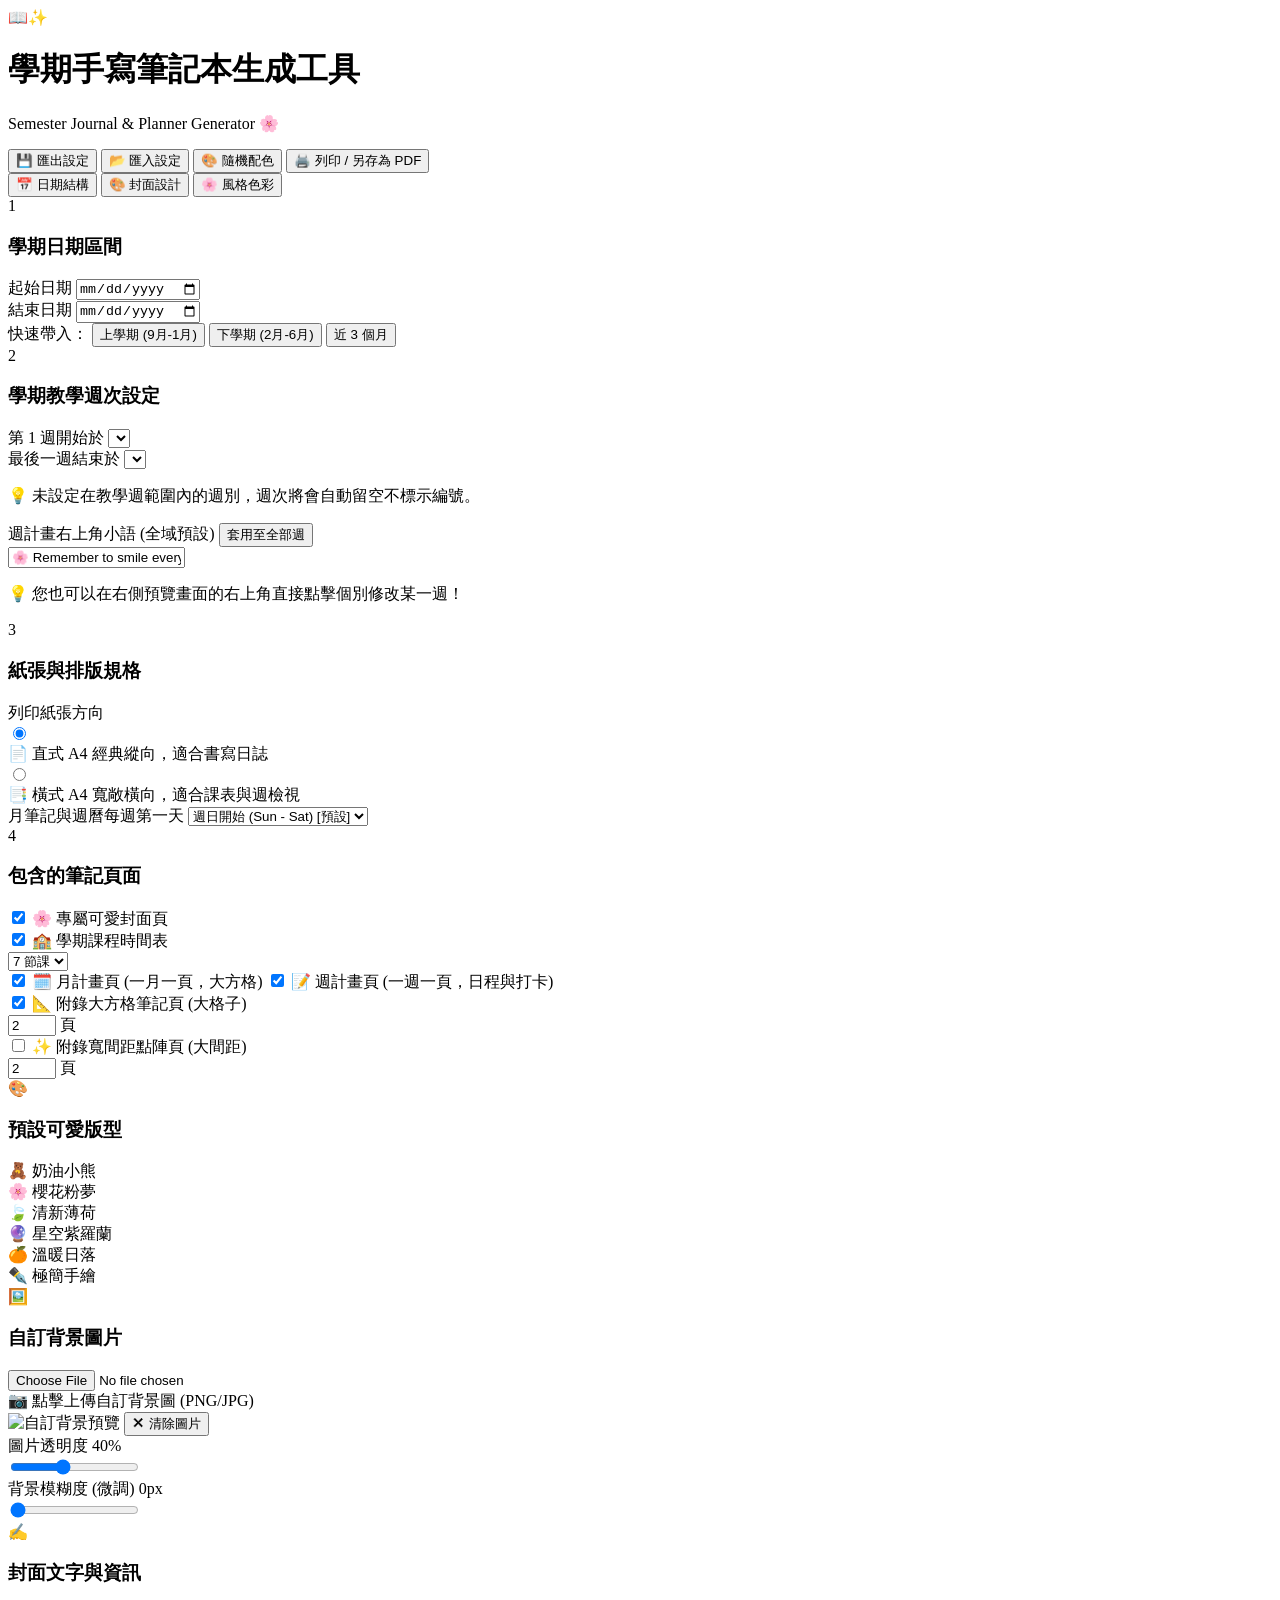
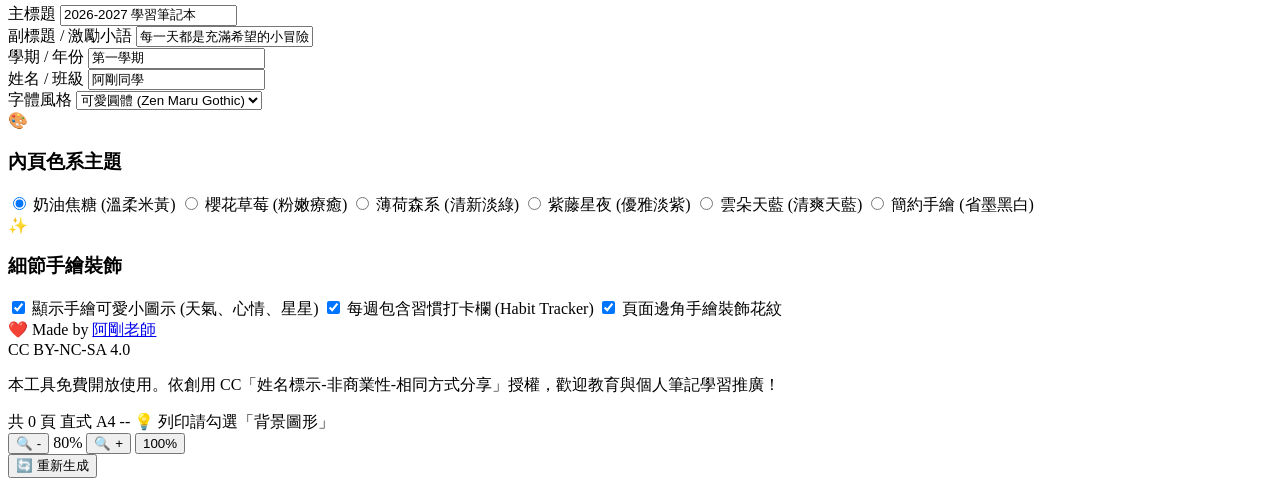
==== index.html @ 2ef86779 "Deployed by GitFolder Express" ====
<!DOCTYPE html>
<html lang="zh-TW">
<head>
  <meta charset="UTF-8">
  <meta name="viewport" content="width=device-width, initial-scale=1.0">
  <title>可愛學期手寫筆記本生成工具 🌸 | 輕鬆製作專屬手帳與列印</title>
  <meta name="description" content="可愛風學期手寫筆記本生成工具，支援自訂起訖日期、週計畫、月計畫、客製化封面與直橫式 A4 列印排版。">
  <!-- Google Fonts: 圓體與可愛手寫風字型 -->
  <link rel="preconnect" href="https://fonts.googleapis.com">
  <link rel="preconnect" href="https://fonts.gstatic.com" crossorigin>
  <link href="https://fonts.googleapis.com/css2?family=Gaegu:wght@400;700&family=Kiwi+Maru:wght@400;500&family=Noto+Sans+TC:wght@400;500;700;900&family=Zen+Maru+Gothic:wght@400;500;700;900&display=swap" rel="stylesheet">
  <link rel="stylesheet" href="style.css">
</head>
<body>
  <!-- 頂部導航列 -->
  <header class="app-header no-print">
    <div class="header-content">
      <div class="logo-area">
        <span class="logo-icon">📖✨</span>
        <div class="logo-text">
          <h1>學期手寫筆記本生成工具</h1>
          <p class="subtitle">Semester Journal & Planner Generator 🌸</p>
        </div>
      </div>
      
      <div class="header-actions">
        <button id="btn-export-config" class="btn btn-secondary" title="匯出當前所有設定與自訂文字為 JSON 檔案">
          💾 匯出設定
        </button>
        <button id="btn-import-config" class="btn btn-secondary" title="匯入先前備份的 JSON 設定檔">
          📂 匯入設定
        </button>
        <input type="file" id="input-import-file" accept=".json" style="display: none;">
        
        <button id="btn-quick-theme" class="btn btn-secondary" title="隨機切換可愛配色主題">
          🎨 隨機配色
        </button>
        <button id="btn-print" class="btn btn-primary btn-sparkle">
          🖨️ 列印 / 另存為 PDF
        </button>
      </div>
    </div>
  </header>

  <!-- 主內容雙欄工作區 -->
  <main class="app-container no-print">
    <!-- 左側：設定控制面板 -->
    <aside class="sidebar-panel">
      <!-- 標籤切換 -->
      <nav class="panel-tabs">
        <button class="tab-btn active" data-tab="tab-calendar">📅 日期結構</button>
        <button class="tab-btn" data-tab="tab-cover">🎨 封面設計</button>
        <button class="tab-btn" data-tab="tab-style">🌸 風格色彩</button>
      </nav>

      <div class="panel-body">
        <!-- 標籤頁 1: 日期與結構設定 -->
        <section id="tab-calendar" class="tab-content active">
          <div class="section-title">
            <span class="section-badge">1</span>
            <h3>學期日期區間</h3>
          </div>
          
          <div class="form-group-row">
            <div class="form-group">
              <label for="input-start-date">起始日期</label>
              <input type="date" id="input-start-date" class="form-control">
            </div>
            <div class="form-group">
              <label for="input-end-date">結束日期</label>
              <input type="date" id="input-end-date" class="form-control">
            </div>
          </div>

          <div class="quick-semester-btns">
            <span class="quick-label">快速帶入：</span>
            <button type="button" class="btn-chip" id="btn-fall-sem">上學期 (9月-1月)</button>
            <button type="button" class="btn-chip" id="btn-spring-sem">下學期 (2月-6月)</button>
            <button type="button" class="btn-chip" id="btn-current-month">近 3 個月</button>
          </div>

          <div class="section-title mt-4">
            <span class="section-badge">2</span>
            <h3>學期教學週次設定</h3>
          </div>

          <div class="form-group-row">
            <div class="form-group">
              <label for="select-start-week-idx">第 1 週開始於</label>
              <select id="select-start-week-idx" class="form-control">
                <!-- 動態生成或選項 -->
              </select>
            </div>
            <div class="form-group">
              <label for="select-end-week-idx">最後一週結束於</label>
              <select id="select-end-week-idx" class="form-control">
                <!-- 動態生成或選項 -->
              </select>
            </div>
          </div>
          <p class="form-help-text">
            💡 未設定在教學週範圍內的週別，週次將會自動留空不標示編號。
          </p>

          <div class="form-group">
            <div class="range-header">
              <label for="input-weekly-global-quote">週計畫右上角小語 (全域預設)</label>
              <button type="button" class="btn-chip" id="btn-apply-quote-all" title="將此文字強制套用至所有週頁面">套用至全部週</button>
            </div>
            <input type="text" id="input-weekly-global-quote" class="form-control" value="🌸 Remember to smile every day!" placeholder="例如：🌸 Remember to smile every day!">
            <p class="form-help-text mt-1">
              💡 您也可以在右側預覽畫面的右上角直接點擊個別修改某一週！
            </p>
          </div>

          <div class="section-title mt-4">
            <span class="section-badge">3</span>
            <h3>紙張與排版規格</h3>
          </div>

          <div class="form-group">
            <label>列印紙張方向</label>
            <div class="radio-card-group">
              <label class="radio-card">
                <input type="radio" name="page-orientation" value="portrait" checked>
                <div class="radio-card-content">
                  <span class="icon">📄</span>
                  <span class="title">直式 A4</span>
                  <span class="desc">經典縱向，適合書寫日誌</span>
                </div>
              </label>
              <label class="radio-card">
                <input type="radio" name="page-orientation" value="landscape">
                <div class="radio-card-content">
                  <span class="icon">📑</span>
                  <span class="title">橫式 A4</span>
                  <span class="desc">寬敞橫向，適合課表與週檢視</span>
                </div>
              </label>
            </div>
          </div>

          <div class="form-group">
            <label for="select-week-start">月筆記與週曆每週第一天</label>
            <select id="select-week-start" class="form-control">
              <option value="0" selected>週日開始 (Sun - Sat) [預設]</option>
              <option value="1">週一開始 (Mon - Sun)</option>
            </select>
          </div>

          <div class="section-title mt-4">
            <span class="section-badge">4</span>
            <h3>包含的筆記頁面</h3>
          </div>

          <div class="checkbox-group">
            <label class="custom-checkbox">
              <input type="checkbox" id="chk-include-cover" checked>
              <span class="checkmark"></span>
              <span class="label-text">🌸 專屬可愛封面頁</span>
            </label>
            <!-- 課表頁 (含節數自訂) -->
            <div class="appendix-item-row">
              <label class="custom-checkbox flex-1">
                <input type="checkbox" id="chk-include-timetable" checked>
                <span class="checkmark"></span>
                <span class="label-text">🏫 學期課程時間表</span>
              </label>
              <div class="page-count-input-wrap">
                <select id="select-timetable-periods" class="page-count-input-select" title="設定每日課堂節數">
                  <option value="7" selected>7 節課</option>
                  <option value="8">8 節課</option>
                  <option value="9">9 節課</option>
                </select>
              </div>
            </div>
            <label class="custom-checkbox">
              <input type="checkbox" id="chk-include-monthly" checked>
              <span class="checkmark"></span>
              <span class="label-text">🗓️ 月計畫頁 (一月一頁，大方格)</span>
            </label>
            <label class="custom-checkbox">
              <input type="checkbox" id="chk-include-weekly" checked>
              <span class="checkmark"></span>
              <span class="label-text">📝 週計畫頁 (一週一頁，日程與打卡)</span>
            </label>
            
            <!-- 附錄方格頁 (含自訂頁數) -->
            <div class="appendix-item-row">
              <label class="custom-checkbox flex-1">
                <input type="checkbox" id="chk-include-grid" checked>
                <span class="checkmark"></span>
                <span class="label-text">📐 附錄大方格筆記頁 (大格子)</span>
              </label>
              <div class="page-count-input-wrap">
                <input type="number" id="input-grid-pages" min="1" max="50" value="2" class="page-count-input" title="設定方格頁生成頁數">
                <span class="page-count-unit">頁</span>
              </div>
            </div>

            <!-- 附錄點陣頁 (含自訂頁數) -->
            <div class="appendix-item-row">
              <label class="custom-checkbox flex-1">
                <input type="checkbox" id="chk-include-dot">
                <span class="checkmark"></span>
                <span class="label-text">✨ 附錄寬間距點陣頁 (大間距)</span>
              </label>
              <div class="page-count-input-wrap">
                <input type="number" id="input-dot-pages" min="1" max="50" value="2" class="page-count-input" title="設定點陣頁生成頁數">
                <span class="page-count-unit">頁</span>
              </div>
            </div>
          </div>
        </section>

        <!-- 標籤頁 2: 封面自訂設計器 -->
        <section id="tab-cover" class="tab-content">
          <div class="section-title">
            <span class="section-badge">🎨</span>
            <h3>預設可愛版型</h3>
          </div>
          
          <div class="cover-template-grid" id="cover-template-picker">
            <div class="template-card active" data-template="cream">
              <div class="template-preview t-cream">
                <span class="t-emoji">🧸</span>
                <span class="t-name">奶油小熊</span>
              </div>
            </div>
            <div class="template-card" data-template="sakura">
              <div class="template-preview t-sakura">
                <span class="t-emoji">🌸</span>
                <span class="t-name">櫻花粉夢</span>
              </div>
            </div>
            <div class="template-card" data-template="mint">
              <div class="template-preview t-mint">
                <span class="t-emoji">🍃</span>
                <span class="t-name">清新薄荷</span>
              </div>
            </div>
            <div class="template-card" data-template="lavender">
              <div class="template-preview t-lavender">
                <span class="t-emoji">🔮</span>
                <span class="t-name">星空紫羅蘭</span>
              </div>
            </div>
            <div class="template-card" data-template="warm">
              <div class="template-preview t-warm">
                <span class="t-emoji">🍊</span>
                <span class="t-name">溫暖日落</span>
              </div>
            </div>
            <div class="template-card" data-template="minimal">
              <div class="template-preview t-minimal">
                <span class="t-emoji">✒️</span>
                <span class="t-name">極簡手繪</span>
              </div>
            </div>
          </div>

          <div class="section-title mt-4">
            <span class="section-badge">🖼️</span>
            <h3>自訂背景圖片</h3>
          </div>

          <div class="form-group">
            <div class="file-upload-box">
              <input type="file" id="cover-bg-file" accept="image/*">
              <div class="upload-placeholder" id="upload-placeholder">
                <span class="upload-icon">📷</span>
                <span>點擊上傳自訂背景圖 (PNG/JPG)</span>
              </div>
              <div class="upload-preview-wrap hidden" id="upload-preview-wrap">
                <img id="upload-img-preview" src="" alt="自訂背景預覽">
                <button type="button" id="btn-clear-bg" class="btn-clear-img">✕ 清除圖片</button>
              </div>
            </div>
          </div>

          <div class="form-group">
            <div class="range-header">
              <label for="cover-bg-opacity">圖片透明度</label>
              <span id="opacity-val-badge" class="badge">40%</span>
            </div>
            <input type="range" id="cover-bg-opacity" min="0" max="100" value="40" class="range-slider">
          </div>

          <div class="form-group">
            <div class="range-header">
              <label for="cover-bg-blur">背景模糊度 (微調)</label>
              <span id="blur-val-badge" class="badge">0px</span>
            </div>
            <input type="range" id="cover-bg-blur" min="0" max="10" value="0" class="range-slider">
          </div>

          <div class="section-title mt-4">
            <span class="section-badge">✍️</span>
            <h3>封面文字與資訊</h3>
          </div>

          <div class="form-group">
            <label for="cover-title">主標題</label>
            <input type="text" id="cover-title" class="form-control" value="2026-2027 學習筆記本" placeholder="例如：2026-2027 學習筆記本">
          </div>

          <div class="form-group">
            <label for="cover-subtitle">副標題 / 激勵小語</label>
            <input type="text" id="cover-subtitle" class="form-control" value="每一天都是充滿希望的小冒險 🌸" placeholder="例如：努力成為更好的自己 ✨">
          </div>

          <div class="form-group-row">
            <div class="form-group">
              <label for="cover-term">學期 / 年份</label>
              <input type="text" id="cover-term" class="form-control" value="第一學期" placeholder="例如：第一學期">
            </div>
            <div class="form-group">
              <label for="cover-name">姓名 / 班級</label>
              <input type="text" id="cover-name" class="form-control" value="阿剛同學" placeholder="例如：姓名 / 班級">
            </div>
          </div>

          <div class="form-group">
            <label for="cover-font-style">字體風格</label>
            <select id="cover-font-style" class="form-control">
              <option value="font-zen" selected>可愛圓體 (Zen Maru Gothic)</option>
              <option value="font-gaegu">手寫風童趣 (Gaegu)</option>
              <option value="font-kiwi">手帳日系 (Kiwi Maru)</option>
              <option value="font-noto">清晰黑體 (Noto Sans)</option>
            </select>
          </div>
        </section>

        <!-- 標籤頁 3: 風格色彩 -->
        <section id="tab-style" class="tab-content">
          <div class="section-title">
            <span class="section-badge">🎨</span>
            <h3>內頁色系主題</h3>
          </div>

          <div class="color-palette-list">
            <label class="palette-option">
              <input type="radio" name="color-theme" value="theme-cream" checked>
              <span class="palette-bar bar-cream"></span>
              <span class="palette-name">奶油焦糖 (溫柔米黃)</span>
            </label>
            <label class="palette-option">
              <input type="radio" name="color-theme" value="theme-sakura">
              <span class="palette-bar bar-sakura"></span>
              <span class="palette-name">櫻花草莓 (粉嫩療癒)</span>
            </label>
            <label class="palette-option">
              <input type="radio" name="color-theme" value="theme-mint">
              <span class="palette-bar bar-mint"></span>
              <span class="palette-name">薄荷森系 (清新淡綠)</span>
            </label>
            <label class="palette-option">
              <input type="radio" name="color-theme" value="theme-lavender">
              <span class="palette-bar bar-lavender"></span>
              <span class="palette-name">紫藤星夜 (優雅淡紫)</span>
            </label>
            <label class="palette-option">
              <input type="radio" name="color-theme" value="theme-ocean">
              <span class="palette-bar bar-ocean"></span>
              <span class="palette-name">雲朵天藍 (清爽天藍)</span>
            </label>
            <label class="palette-option">
              <input type="radio" name="color-theme" value="theme-bw">
              <span class="palette-bar bar-bw"></span>
              <span class="palette-name">簡約手繪 (省墨黑白)</span>
            </label>
          </div>

          <div class="section-title mt-4">
            <span class="section-badge">✨</span>
            <h3>細節手繪裝飾</h3>
          </div>

          <div class="checkbox-group">
            <label class="custom-checkbox">
              <input type="checkbox" id="chk-show-doodles" checked>
              <span class="checkmark"></span>
              <span class="label-text">顯示手繪可愛小圖示 (天氣、心情、星星)</span>
            </label>
            <label class="custom-checkbox">
              <input type="checkbox" id="chk-show-habits" checked>
              <span class="checkmark"></span>
              <span class="label-text">每週包含習慣打卡欄 (Habit Tracker)</span>
            </label>
            <label class="custom-checkbox">
              <input type="checkbox" id="chk-show-corner" checked>
              <span class="checkmark"></span>
              <span class="label-text">頁面邊角手繪裝飾花紋</span>
            </label>
          </div>
        </section>
      </div>

      <!-- 面板底部資訊 (Made by 阿剛老師 & CC 授權) -->
      <footer class="panel-footer">
        <div class="author-credits">
          <span class="heart-icon">❤️</span> Made by 
          <a href="https://kentxchang.blogspot.tw" target="_blank" rel="noopener noreferrer" class="author-link">
            阿剛老師
          </a>
        </div>
        <div class="license-info">
          <span class="cc-badge">CC BY-NC-SA 4.0</span>
          <p class="license-desc">
            本工具免費開放使用。依創用 CC「姓名標示-非商業性-相同方式分享」授權，歡迎教育與個人筆記學習推廣！
          </p>
        </div>
      </footer>
    </aside>

    <!-- 右側：即時預覽檢視區 -->
    <section class="preview-area">
      <!-- 頂部預覽工具列 -->
      <div class="preview-toolbar">
        <div class="preview-stats">
          <span class="badge badge-info" id="badge-page-count">共 0 頁</span>
          <span class="badge badge-subtle" id="badge-orientation">直式 A4</span>
          <span class="badge badge-subtle" id="badge-date-range">--</span>
          <span class="badge badge-print-tip" title="列印小秘訣">💡 列印請勾選「背景圖形」</span>
        </div>

        <div class="preview-controls">
          <div class="zoom-controls">
            <button id="btn-zoom-out" class="btn-icon" title="縮小">🔍 -</button>
            <span id="zoom-level">80%</span>
            <button id="btn-zoom-in" class="btn-icon" title="放大">🔍 +</button>
            <button id="btn-zoom-reset" class="btn-icon" title="重設縮放">100%</button>
          </div>
          <button id="btn-refresh" class="btn btn-outline" title="重新計算生成">
            🔄 重新生成
          </button>
        </div>
      </div>

      <!-- 頁面跳轉導航列 -->
      <div class="page-quick-nav" id="page-quick-nav">
        <!-- JS 動態生成頁面按鈕 -->
      </div>

      <!-- 筆記本頁面渲染容器 -->
      <div class="pages-viewport" id="pages-viewport">
        <div class="pages-canvas theme-cream orientation-portrait" id="pages-canvas">
          <!-- 頁面透過 app.js 動態渲染 -->
        </div>
      </div>
    </section>
  </main>

  <!-- 列印專用隱藏/渲染容器 (列印時由 CSS 展現) -->
  <div id="print-container" class="print-only">
    <!-- 列印內容會動態複製或由 pages-canvas 輸出 -->
  </div>

  <script src="app.js"></script>
</body>
</html>
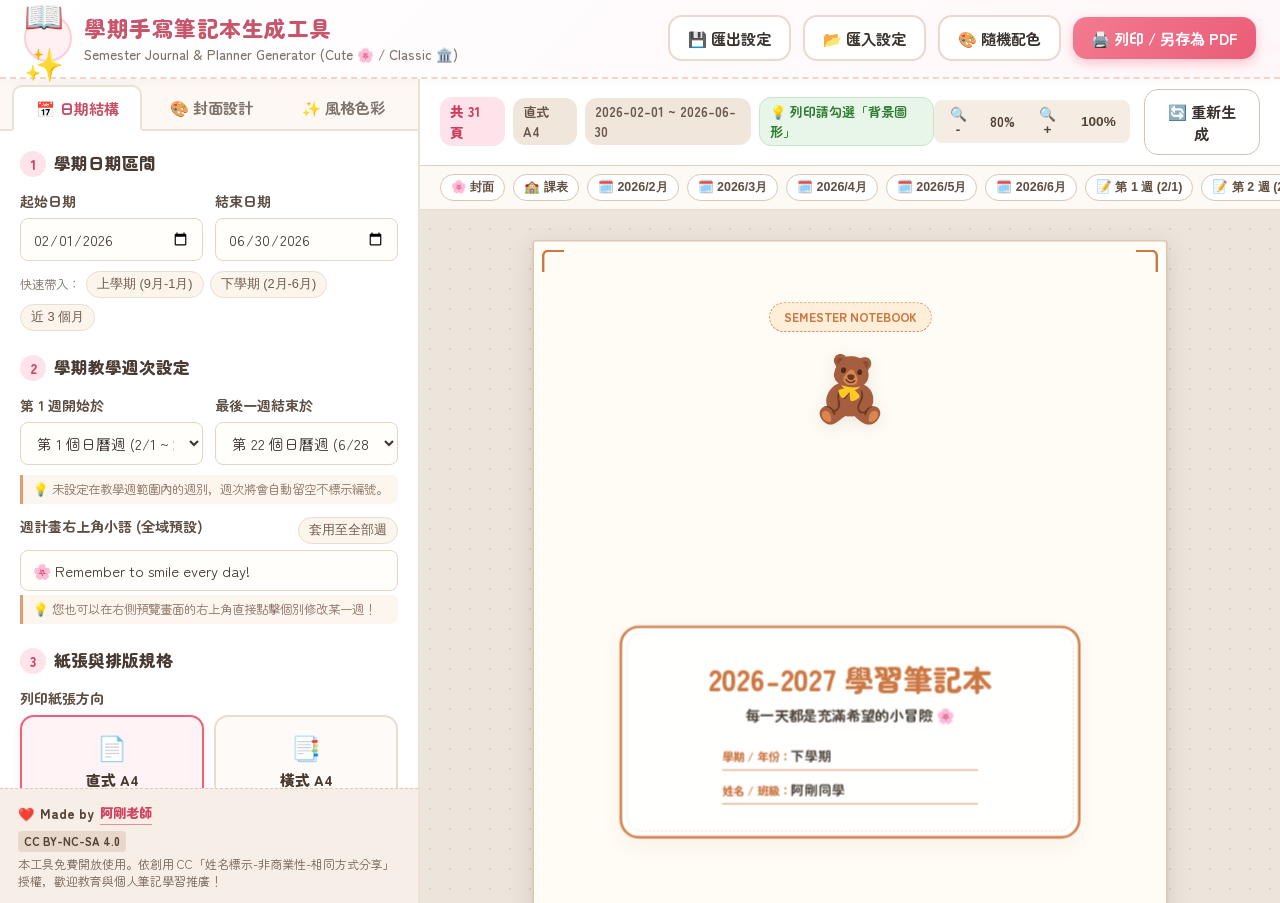
==== commit fd7dbccc: "Add files via upload" ====
--- a/index.html
+++ b/index.html
@@ -3,12 +3,12 @@
 <head>
   <meta charset="UTF-8">
   <meta name="viewport" content="width=device-width, initial-scale=1.0">
-  <title>可愛學期手寫筆記本生成工具 🌸 | 輕鬆製作專屬手帳與列印</title>
-  <meta name="description" content="可愛風學期手寫筆記本生成工具，支援自訂起訖日期、週計畫、月計畫、客製化封面與直橫式 A4 列印排版。">
-  <!-- Google Fonts: 圓體與可愛手寫風字型 -->
+  <title>學期手寫筆記本生成工具 📖✨ | 溫馨可愛 🌸 ＆ 正式經典 🏛️ 專屬手帳列印</title>
+  <meta name="description" content="學期手寫筆記本生成工具，支援溫馨可愛與正式經典兩種風格、多種質感配色、自訂起訖日期、週計畫、月計畫、客製化封面與直橫式 A4 列印排版。">
+  <!-- Google Fonts: 圓體、手寫風與典雅宋體/黑體字型 -->
   <link rel="preconnect" href="https://fonts.googleapis.com">
   <link rel="preconnect" href="https://fonts.gstatic.com" crossorigin>
-  <link href="https://fonts.googleapis.com/css2?family=Gaegu:wght@400;700&family=Kiwi+Maru:wght@400;500&family=Noto+Sans+TC:wght@400;500;700;900&family=Zen+Maru+Gothic:wght@400;500;700;900&display=swap" rel="stylesheet">
+  <link href="https://fonts.googleapis.com/css2?family=Gaegu:wght@400;700&family=Kiwi+Maru:wght@400;500&family=Noto+Sans+TC:wght@400;500;700;900&family=Noto+Serif+TC:wght@400;600;700;900&family=Zen+Maru+Gothic:wght@400;500;700;900&display=swap" rel="stylesheet">
   <link rel="stylesheet" href="style.css">
 </head>
 <body>
@@ -19,7 +19,7 @@
         <span class="logo-icon">📖✨</span>
         <div class="logo-text">
           <h1>學期手寫筆記本生成工具</h1>
-          <p class="subtitle">Semester Journal & Planner Generator 🌸</p>
+          <p class="subtitle">Semester Journal & Planner Generator (Cute 🌸 / Classic 🏛️)</p>
         </div>
       </div>
       
@@ -32,7 +32,7 @@
         </button>
         <input type="file" id="input-import-file" accept=".json" style="display: none;">
         
-        <button id="btn-quick-theme" class="btn btn-secondary" title="隨機切換可愛配色主題">
+        <button id="btn-quick-theme" class="btn btn-secondary" title="隨機切換配色主題">
           🎨 隨機配色
         </button>
         <button id="btn-print" class="btn btn-primary btn-sparkle">
@@ -50,7 +50,7 @@
       <nav class="panel-tabs">
         <button class="tab-btn active" data-tab="tab-calendar">📅 日期結構</button>
         <button class="tab-btn" data-tab="tab-cover">🎨 封面設計</button>
-        <button class="tab-btn" data-tab="tab-style">🌸 風格色彩</button>
+        <button class="tab-btn" data-tab="tab-style">✨ 風格色彩</button>
       </nav>
 
       <div class="panel-body">
@@ -217,44 +217,83 @@
         <section id="tab-cover" class="tab-content">
           <div class="section-title">
             <span class="section-badge">🎨</span>
-            <h3>預設可愛版型</h3>
+            <h3 id="cover-template-title">預設封面版型</h3>
           </div>
           
           <div class="cover-template-grid" id="cover-template-picker">
-            <div class="template-card active" data-template="cream">
+            <!-- 可愛風版型 -->
+            <div class="template-card cute-tpl active" data-template="cream">
               <div class="template-preview t-cream">
                 <span class="t-emoji">🧸</span>
                 <span class="t-name">奶油小熊</span>
               </div>
             </div>
-            <div class="template-card" data-template="sakura">
+            <div class="template-card cute-tpl" data-template="sakura">
               <div class="template-preview t-sakura">
                 <span class="t-emoji">🌸</span>
                 <span class="t-name">櫻花粉夢</span>
               </div>
             </div>
-            <div class="template-card" data-template="mint">
+            <div class="template-card cute-tpl" data-template="mint">
               <div class="template-preview t-mint">
                 <span class="t-emoji">🍃</span>
                 <span class="t-name">清新薄荷</span>
               </div>
             </div>
-            <div class="template-card" data-template="lavender">
+            <div class="template-card cute-tpl" data-template="lavender">
               <div class="template-preview t-lavender">
                 <span class="t-emoji">🔮</span>
                 <span class="t-name">星空紫羅蘭</span>
               </div>
             </div>
-            <div class="template-card" data-template="warm">
+            <div class="template-card cute-tpl" data-template="warm">
               <div class="template-preview t-warm">
                 <span class="t-emoji">🍊</span>
                 <span class="t-name">溫暖日落</span>
               </div>
             </div>
-            <div class="template-card" data-template="minimal">
+            <div class="template-card cute-tpl" data-template="minimal">
               <div class="template-preview t-minimal">
                 <span class="t-emoji">✒️</span>
                 <span class="t-name">極簡手繪</span>
+              </div>
+            </div>
+
+            <!-- 正式經典風版型 (切換風格時動態展示/切換) -->
+            <div class="template-card classic-tpl hidden" data-template="academic">
+              <div class="template-preview t-academic">
+                <span class="t-emoji">🏛️</span>
+                <span class="t-name">經典學院</span>
+              </div>
+            </div>
+            <div class="template-card classic-tpl hidden" data-template="executive">
+              <div class="template-preview t-executive">
+                <span class="t-emoji">📑</span>
+                <span class="t-name">商務極簡</span>
+              </div>
+            </div>
+            <div class="template-card classic-tpl hidden" data-template="vintage">
+              <div class="template-preview t-vintage">
+                <span class="t-emoji">📜</span>
+                <span class="t-name">古典典雅</span>
+              </div>
+            </div>
+            <div class="template-card classic-tpl hidden" data-template="navy">
+              <div class="template-preview t-navy">
+                <span class="t-emoji">⚓</span>
+                <span class="t-name">藏青權威</span>
+              </div>
+            </div>
+            <div class="template-card classic-tpl hidden" data-template="burgundy">
+              <div class="template-preview t-burgundy">
+                <span class="t-emoji">🍷</span>
+                <span class="t-name">勃艮第紅</span>
+              </div>
+            </div>
+            <div class="template-card classic-tpl hidden" data-template="monochrome">
+              <div class="template-preview t-monochrome">
+                <span class="t-emoji">📐</span>
+                <span class="t-name">幾何經典</span>
               </div>
             </div>
           </div>
@@ -324,16 +363,46 @@
             <label for="cover-font-style">字體風格</label>
             <select id="cover-font-style" class="form-control">
               <option value="font-zen" selected>可愛圓體 (Zen Maru Gothic)</option>
+              <option value="font-serif">典雅宋體 (Noto Serif TC - 經典推薦)</option>
+              <option value="font-noto">清晰黑體 (Noto Sans TC - 現代正式)</option>
+              <option value="font-kiwi">手帳日系 (Kiwi Maru)</option>
               <option value="font-gaegu">手寫風童趣 (Gaegu)</option>
-              <option value="font-kiwi">手帳日系 (Kiwi Maru)</option>
-              <option value="font-noto">清晰黑體 (Noto Sans)</option>
             </select>
           </div>
         </section>
 
         <!-- 標籤頁 3: 風格色彩 -->
         <section id="tab-style" class="tab-content">
+          <!-- 新增：筆記本整體風格切換 -->
           <div class="section-title">
+            <span class="section-badge">✨</span>
+            <h3>筆記本整體風格</h3>
+          </div>
+
+          <div class="style-mode-card-group">
+            <label class="style-mode-card">
+              <input type="radio" name="style-mode" value="cute" checked>
+              <div class="style-card-inner">
+                <div class="style-card-icon">🌸</div>
+                <div class="style-card-info">
+                  <span class="style-title">溫馨可愛風格</span>
+                  <span class="style-desc">圓角手繪、童趣小圖示、粉彩柔和排版</span>
+                </div>
+              </div>
+            </label>
+            <label class="style-mode-card">
+              <input type="radio" name="style-mode" value="classic">
+              <div class="style-card-inner">
+                <div class="style-card-icon">🏛️</div>
+                <div class="style-card-info">
+                  <span class="style-title">正式經典風格</span>
+                  <span class="style-desc">俐落直角、典雅雙線、洗練專業、學術商務</span>
+                </div>
+              </div>
+            </label>
+          </div>
+
+          <div class="section-title mt-4">
             <span class="section-badge">🎨</span>
             <h3>內頁色系主題</h3>
           </div>
@@ -342,45 +411,45 @@
             <label class="palette-option">
               <input type="radio" name="color-theme" value="theme-cream" checked>
               <span class="palette-bar bar-cream"></span>
-              <span class="palette-name">奶油焦糖 (溫柔米黃)</span>
+              <span class="palette-name">奶油焦糖 / 古典暖棕 (溫潤雅緻)</span>
             </label>
             <label class="palette-option">
               <input type="radio" name="color-theme" value="theme-sakura">
               <span class="palette-bar bar-sakura"></span>
-              <span class="palette-name">櫻花草莓 (粉嫩療癒)</span>
+              <span class="palette-name">櫻花草莓 / 勃艮第紅 (雅紅質感)</span>
             </label>
             <label class="palette-option">
               <input type="radio" name="color-theme" value="theme-mint">
               <span class="palette-bar bar-mint"></span>
-              <span class="palette-name">薄荷森系 (清新淡綠)</span>
+              <span class="palette-name">薄荷森系 / 典雅墨綠 (自然沉穩)</span>
             </label>
             <label class="palette-option">
               <input type="radio" name="color-theme" value="theme-lavender">
               <span class="palette-bar bar-lavender"></span>
-              <span class="palette-name">紫藤星夜 (優雅淡紫)</span>
+              <span class="palette-name">紫藤星夜 / 皇家紫羅蘭 (高雅深邃)</span>
             </label>
             <label class="palette-option">
               <input type="radio" name="color-theme" value="theme-ocean">
               <span class="palette-bar bar-ocean"></span>
-              <span class="palette-name">雲朵天藍 (清爽天藍)</span>
+              <span class="palette-name">雲朵天藍 / 經典藏青 (專業俐落)</span>
             </label>
             <label class="palette-option">
               <input type="radio" name="color-theme" value="theme-bw">
               <span class="palette-bar bar-bw"></span>
-              <span class="palette-name">簡約手繪 (省墨黑白)</span>
-            </label>
-          </div>
-
-          <div class="section-title mt-4">
-            <span class="section-badge">✨</span>
-            <h3>細節手繪裝飾</h3>
+              <span class="palette-name">簡約手繪 / 石墨黑白 (省墨極簡)</span>
+            </label>
+          </div>
+
+          <div class="section-title mt-4">
+            <span class="section-badge">⚙️</span>
+            <h3>細節裝飾與模組設定</h3>
           </div>
 
           <div class="checkbox-group">
             <label class="custom-checkbox">
               <input type="checkbox" id="chk-show-doodles" checked>
               <span class="checkmark"></span>
-              <span class="label-text">顯示手繪可愛小圖示 (天氣、心情、星星)</span>
+              <span class="label-text">顯示頁面小圖示與天氣心情欄</span>
             </label>
             <label class="custom-checkbox">
               <input type="checkbox" id="chk-show-habits" checked>
@@ -390,7 +459,7 @@
             <label class="custom-checkbox">
               <input type="checkbox" id="chk-show-corner" checked>
               <span class="checkmark"></span>
-              <span class="label-text">頁面邊角手繪裝飾花紋</span>
+              <span class="label-text">頁面邊角裝飾外框 (可愛圓角 / 經典雙線)</span>
             </label>
           </div>
         </section>
--- a/style.css
+++ b/style.css
@@ -0,0 +1,2380 @@
+/* ========================================================
+   可愛風學期手寫筆記本生成工具 - 樣式表 (style.css)
+   ======================================================== */
+
+:root {
+  /* 介面 UI 主題色 (溫馨奶油粉彩) */
+  --ui-bg: #f8f6f0;
+  --ui-panel-bg: #ffffff;
+  --ui-primary: #f08a9d;
+  --ui-primary-hover: #e57287;
+  --ui-primary-light: #fff0f3;
+  --ui-accent: #78a6c8;
+  --ui-text-dark: #3a322d;
+  --ui-text-muted: #7e736b;
+  --ui-border: #ebdcd0;
+  --ui-radius-sm: 8px;
+  --ui-radius-md: 14px;
+  --ui-radius-lg: 20px;
+  --ui-shadow: 0 4px 16px rgba(110, 80, 60, 0.08);
+
+  /* 預設筆記本紙張色彩主題 (可在 .theme-* 中動態覆蓋) */
+  --page-bg: #fffcf7;
+  --page-accent: #ffeedd;
+  --page-primary: #d47e52;
+  --page-primary-soft: #fcf1e8;
+  --page-line: #e8d7c8;
+  --page-subline: #f4ede6;
+  --page-text: #4a3e36;
+  --page-text-light: #94857b;
+  --page-border: #dfc8b7;
+
+  /* 字體族群 */
+  --font-base: 'Zen Maru Gothic', 'Noto Sans TC', sans-serif;
+  --font-gaegu: 'Gaegu', cursive, 'Zen Maru Gothic', sans-serif;
+  --font-kiwi: 'Kiwi Maru', 'Zen Maru Gothic', serif;
+  --font-serif: 'Noto Serif TC', 'Kiwi Maru', serif;
+  --font-noto: 'Noto Sans TC', sans-serif;
+}
+
+/* ================== 主題變數庫 (可愛風格) ================== */
+.theme-cream {
+  --page-bg: #fffcf5;
+  --page-accent: #ffeed8;
+  --page-primary: #cb7742;
+  --page-primary-soft: #fdf2e6;
+  --page-line: #edd9c7;
+  --page-subline: #f7eee5;
+  --page-text: #483d35;
+  --page-text-light: #96867a;
+  --page-border: #dfc7b2;
+}
+
+.theme-sakura {
+  --page-bg: #fffbfd;
+  --page-accent: #ffebf1;
+  --page-primary: #e06080;
+  --page-primary-soft: #fdeef3;
+  --page-line: #f1d4df;
+  --page-subline: #faebf1;
+  --page-text: #4d383e;
+  --page-text-light: #9c8089;
+  --page-border: #e8c4d2;
+}
+
+.theme-mint {
+  --page-bg: #f9fdfa;
+  --page-accent: #e5f6ec;
+  --page-primary: #3f9269;
+  --page-primary-soft: #eaf7f0;
+  --page-line: #cae6d5;
+  --page-subline: #e4f3eb;
+  --page-text: #32443a;
+  --page-text-light: #778f82;
+  --page-border: #b8dec7;
+}
+
+.theme-lavender {
+  --page-bg: #fbfaff;
+  --page-accent: #f0ecfc;
+  --page-primary: #7b58ad;
+  --page-primary-soft: #f2ecfb;
+  --page-line: #dccef3;
+  --page-subline: #eee6fa;
+  --page-text: #3d344d;
+  --page-text-light: #897c9c;
+  --page-border: #cfbee7;
+}
+
+.theme-ocean {
+  --page-bg: #f8fbff;
+  --page-accent: #e4f1fc;
+  --page-primary: #3e81b3;
+  --page-primary-soft: #e8f3fc;
+  --page-line: #c5def2;
+  --page-subline: #e2eef8;
+  --page-text: #313e4a;
+  --page-text-light: #738797;
+  --page-border: #b2d2eb;
+}
+
+.theme-bw {
+  --page-bg: #ffffff;
+  --page-accent: #f2f2f2;
+  --page-primary: #333333;
+  --page-primary-soft: #f5f5f5;
+  --page-line: #cccccc;
+  --page-subline: #e8e8e8;
+  --page-text: #222222;
+  --page-text-light: #777777;
+  --page-border: #bbbbbb;
+}
+
+/* ================== 主題變數庫 (正式經典風格專屬調色) ================== */
+.style-classic.theme-cream {
+  --page-bg: #fdfbf7;
+  --page-accent: #f5ede1;
+  --page-primary: #945d36;
+  --page-primary-soft: #fbf6ef;
+  --page-line: #dfcdbc;
+  --page-subline: #ede2d5;
+  --page-text: #2d2621;
+  --page-text-light: #75675e;
+  --page-border: #bca490;
+}
+
+.style-classic.theme-sakura {
+  --page-bg: #fdfafb;
+  --page-accent: #f8e9ed;
+  --page-primary: #8a2a40;
+  --page-primary-soft: #faedf0;
+  --page-line: #e3c4cb;
+  --page-subline: #f1dde2;
+  --page-text: #2b1d20;
+  --page-text-light: #735a60;
+  --page-border: #c49ea7;
+}
+
+.style-classic.theme-mint {
+  --page-bg: #f9fbf9;
+  --page-accent: #e8f2ea;
+  --page-primary: #1f6140;
+  --page-primary-soft: #ecf6ee;
+  --page-line: #bed5c5;
+  --page-subline: #dbeae0;
+  --page-text: #1d2b22;
+  --page-text-light: #597363;
+  --page-border: #9abfa5;
+}
+
+.style-classic.theme-lavender {
+  --page-bg: #faf9fd;
+  --page-accent: #ece7f7;
+  --page-primary: #523b7e;
+  --page-primary-soft: #f1edfa;
+  --page-line: #cbbede;
+  --page-subline: #e1d8ee;
+  --page-text: #272033;
+  --page-text-light: #675c7a;
+  --page-border: #a895c2;
+}
+
+.style-classic.theme-ocean {
+  --page-bg: #f8fafc;
+  --page-accent: #e3edf5;
+  --page-primary: #1d4d75;
+  --page-primary-soft: #eaf2f8;
+  --page-line: #bad0e3;
+  --page-subline: #dae7f3;
+  --page-text: #192734;
+  --page-text-light: #54687a;
+  --page-border: #91b3ce;
+}
+
+.style-classic.theme-bw {
+  --page-bg: #ffffff;
+  --page-accent: #eeeeee;
+  --page-primary: #1a1a1a;
+  --page-primary-soft: #f4f4f4;
+  --page-line: #bfbfbf;
+  --page-subline: #dedede;
+  --page-text: #111111;
+  --page-text-light: #555555;
+  --page-border: #888888;
+}
+
+/* ================== 全域重設與基礎樣式 ================== */
+* {
+  box-sizing: border-box;
+  margin: 0;
+  padding: 0;
+}
+
+body {
+  font-family: var(--font-base);
+  background-color: var(--ui-bg);
+  color: var(--ui-text-dark);
+  line-height: 1.5;
+  overflow-x: hidden;
+}
+
+/* 頂部導航列 */
+.app-header {
+  background: linear-gradient(135deg, #ffffff 0%, #fff7f9 100%);
+  border-bottom: 2px dashed #f0d5c8;
+  padding: 12px 24px;
+  position: sticky;
+  top: 0;
+  z-index: 100;
+  box-shadow: 0 2px 10px rgba(0, 0, 0, 0.03);
+}
+
+.header-content {
+  max-width: 1800px;
+  margin: 0 auto;
+  display: flex;
+  justify-content: space-between;
+  align-items: center;
+}
+
+.logo-area {
+  display: flex;
+  align-items: center;
+  gap: 12px;
+}
+
+.logo-icon {
+  font-size: 2rem;
+  background: var(--ui-primary-light);
+  border-radius: 50%;
+  width: 48px;
+  height: 48px;
+  display: flex;
+  align-items: center;
+  justify-content: center;
+  box-shadow: inset 0 0 0 2px #ffcdd8;
+}
+
+.logo-text h1 {
+  font-size: 1.35rem;
+  font-weight: 800;
+  color: #c7566d;
+  letter-spacing: 0.5px;
+}
+
+.logo-text .subtitle {
+  font-size: 0.85rem;
+  color: var(--ui-text-muted);
+  font-weight: 500;
+}
+
+.header-actions {
+  display: flex;
+  gap: 12px;
+  align-items: center;
+}
+
+/* 按鈕風格 */
+.btn {
+  display: inline-flex;
+  align-items: center;
+  gap: 8px;
+  padding: 10px 18px;
+  border-radius: var(--ui-radius-md);
+  font-size: 0.95rem;
+  font-weight: 700;
+  font-family: inherit;
+  cursor: pointer;
+  transition: all 0.2s cubic-bezier(0.25, 0.8, 0.25, 1);
+  border: none;
+  outline: none;
+}
+
+.btn-primary {
+  background: linear-gradient(135deg, #f37b90 0%, #ea5c76 100%);
+  color: white;
+  box-shadow: 0 4px 12px rgba(234, 92, 118, 0.35);
+}
+
+.btn-primary:hover {
+  background: linear-gradient(135deg, #ea647b 0%, #db4a65 100%);
+  transform: translateY(-2px);
+  box-shadow: 0 6px 16px rgba(234, 92, 118, 0.45);
+}
+
+.btn-secondary {
+  background: #ffffff;
+  color: var(--ui-text-dark);
+  border: 2px solid #ecd8cc;
+}
+
+.btn-secondary:hover {
+  background: #fff5ee;
+  border-color: #dcbfae;
+  transform: translateY(-1px);
+}
+
+.btn-outline {
+  background: transparent;
+  color: var(--ui-text-dark);
+  border: 1.5px solid #d5c3b6;
+}
+
+.btn-outline:hover {
+  background: #f7eee7;
+}
+
+.btn-chip {
+  background: #fbf5ee;
+  border: 1px solid #ebdcd0;
+  color: #725b4c;
+  padding: 4px 10px;
+  border-radius: 20px;
+  font-size: 0.8rem;
+  cursor: pointer;
+  transition: all 0.15s;
+}
+
+.btn-chip:hover {
+  background: #f0e1d1;
+  color: #4f3b2d;
+}
+
+/* 雙欄工作區 */
+.app-container {
+  display: flex;
+  max-width: 1920px;
+  height: calc(100vh - 76px);
+  margin: 0 auto;
+  overflow: hidden;
+}
+
+/* 左側邊欄 */
+.sidebar-panel {
+  width: 420px;
+  min-width: 380px;
+  background: var(--ui-panel-bg);
+  border-right: 2px solid #ede1d6;
+  display: flex;
+  flex-direction: column;
+  height: 100%;
+  box-shadow: 2px 0 10px rgba(0, 0, 0, 0.02);
+}
+
+/* 標籤導覽列 */
+.panel-tabs {
+  display: flex;
+  background: #fdf8f4;
+  border-bottom: 2px solid #ede1d6;
+  padding: 6px 12px 0;
+  gap: 6px;
+}
+
+.tab-btn {
+  flex: 1;
+  padding: 10px 4px;
+  border: none;
+  background: transparent;
+  font-size: 0.95rem;
+  font-weight: 700;
+  color: var(--ui-text-muted);
+  cursor: pointer;
+  border-radius: 10px 10px 0 0;
+  transition: all 0.2s;
+  font-family: inherit;
+}
+
+.tab-btn:hover {
+  color: var(--ui-text-dark);
+  background: rgba(255, 235, 240, 0.4);
+}
+
+.tab-btn.active {
+  color: #c74d64;
+  background: #ffffff;
+  border: 2px solid #ede1d6;
+  border-bottom: 2px solid #ffffff;
+  margin-bottom: -2px;
+  box-shadow: 0 -2px 6px rgba(0, 0, 0, 0.02);
+}
+
+/* 面板內容捲動區 */
+.panel-body {
+  flex: 1;
+  overflow-y: auto;
+  padding: 20px;
+}
+
+.tab-content {
+  display: none;
+}
+
+.tab-content.active {
+  display: block;
+}
+
+/* 區塊標題 */
+.section-title {
+  display: flex;
+  align-items: center;
+  gap: 8px;
+  margin-bottom: 14px;
+}
+
+.section-badge {
+  background: #ffe3ea;
+  color: #cf4360;
+  width: 26px;
+  height: 26px;
+  border-radius: 50%;
+  display: flex;
+  align-items: center;
+  justify-content: center;
+  font-size: 0.85rem;
+  font-weight: 800;
+}
+
+.section-title h3 {
+  font-size: 1.05rem;
+  font-weight: 800;
+  color: #493b33;
+}
+
+.mt-4 {
+  margin-top: 24px;
+}
+
+/* 表單控制元件 */
+.form-group {
+  margin-bottom: 16px;
+}
+
+.form-group label {
+  display: block;
+  font-size: 0.88rem;
+  font-weight: 700;
+  color: #5d4d42;
+  margin-bottom: 6px;
+}
+
+.form-group-row {
+  display: flex;
+  gap: 12px;
+}
+
+.form-group-row .form-group {
+  flex: 1;
+}
+
+.form-control {
+  width: 100%;
+  padding: 9px 12px;
+  border: 1.5px solid #e5d5c7;
+  border-radius: var(--ui-radius-sm);
+  background-color: #fffefb;
+  font-size: 0.92rem;
+  font-family: inherit;
+  color: var(--ui-text-dark);
+  transition: all 0.2s;
+}
+
+.form-control:focus {
+  outline: none;
+  border-color: #f08a9d;
+  box-shadow: 0 0 0 3px rgba(240, 138, 157, 0.2);
+  background-color: #ffffff;
+}
+
+.quick-semester-btns {
+  display: flex;
+  flex-wrap: wrap;
+  align-items: center;
+  gap: 6px;
+  margin-top: -6px;
+  margin-bottom: 16px;
+}
+
+.quick-label {
+  font-size: 0.78rem;
+  color: var(--ui-text-muted);
+}
+
+/* 單選卡片 (直式/橫式) */
+.radio-card-group {
+  display: grid;
+  grid-template-columns: 1fr 1fr;
+  gap: 10px;
+}
+
+.radio-card {
+  position: relative;
+  cursor: pointer;
+}
+
+.radio-card input {
+  position: absolute;
+  opacity: 0;
+}
+
+.radio-card-content {
+  border: 2px solid #ebdcd0;
+  border-radius: var(--ui-radius-md);
+  padding: 12px 10px;
+  text-align: center;
+  background: #fdfaf7;
+  transition: all 0.2s;
+  display: flex;
+  flex-direction: column;
+  align-items: center;
+}
+
+.radio-card input:checked + .radio-card-content {
+  border-color: #e8637c;
+  background: #fff3f5;
+  box-shadow: 0 2px 8px rgba(232, 99, 124, 0.2);
+}
+
+.radio-card-content .icon {
+  font-size: 1.5rem;
+  margin-bottom: 4px;
+}
+
+.radio-card-content .title {
+  font-weight: 800;
+  font-size: 0.92rem;
+  color: #49392e;
+}
+
+.radio-card-content .desc {
+  font-size: 0.72rem;
+  color: var(--ui-text-muted);
+  margin-top: 2px;
+}
+
+/* 自訂勾選框 */
+.checkbox-group {
+  display: flex;
+  flex-direction: column;
+  gap: 10px;
+}
+
+.custom-checkbox {
+  display: flex;
+  align-items: center;
+  position: relative;
+  cursor: pointer;
+  font-size: 0.9rem;
+  user-select: none;
+  padding: 8px 12px;
+  background: #faf6f1;
+  border-radius: var(--ui-radius-sm);
+  border: 1px solid #ebdcd0;
+  transition: all 0.15s;
+}
+
+.custom-checkbox:hover {
+  background: #f5ebe0;
+}
+
+.custom-checkbox input {
+  position: absolute;
+  opacity: 0;
+}
+
+.checkmark {
+  width: 18px;
+  height: 18px;
+  background-color: #ffffff;
+  border: 2px solid #cca993;
+  border-radius: 5px;
+  margin-right: 10px;
+  display: flex;
+  align-items: center;
+  justify-content: center;
+  transition: all 0.2s;
+}
+
+.custom-checkbox input:checked ~ .checkmark {
+  background-color: #e8637c;
+  border-color: #e8637c;
+}
+
+.custom-checkbox input:checked ~ .checkmark:after {
+  content: "✔";
+  font-size: 11px;
+  color: white;
+  font-weight: bold;
+}
+
+.label-text {
+  font-weight: 700;
+  color: #4b3d33;
+}
+
+/* 封面樣板網格 */
+.cover-template-grid {
+  display: grid;
+  grid-template-columns: repeat(3, 1fr);
+  gap: 8px;
+  margin-bottom: 16px;
+}
+
+.template-card {
+  cursor: pointer;
+  border: 2px solid #ebdcd0;
+  border-radius: var(--ui-radius-sm);
+  overflow: hidden;
+  transition: all 0.2s;
+}
+
+.template-card:hover {
+  transform: translateY(-2px);
+  border-color: #d6b29d;
+}
+
+.template-card.active {
+  border-color: #e8637c;
+  box-shadow: 0 0 0 2px #ffd3dc;
+}
+
+.template-preview {
+  padding: 14px 6px;
+  display: flex;
+  flex-direction: column;
+  align-items: center;
+  text-align: center;
+  gap: 4px;
+}
+
+.t-emoji {
+  font-size: 1.4rem;
+}
+
+.t-name {
+  font-size: 0.76rem;
+  font-weight: 700;
+}
+
+.t-cream { background: #fff6eb; color: #a25828; }
+.t-sakura { background: #ffeef3; color: #bf3f60; }
+.t-mint { background: #ebf7f0; color: #2e7a53; }
+.t-lavender { background: #f3edfc; color: #644199; }
+.t-warm { background: #fff0e3; color: #be5d12; }
+.t-minimal { background: #f4f4f4; color: #333333; }
+
+/* 正式經典風樣板色彩 */
+.t-academic { background: #f7f3ee; color: #704724; border-top: 3px solid #704724; }
+.t-executive { background: #f4f6f8; color: #1e3a5f; border-top: 3px solid #1e3a5f; }
+.t-vintage { background: #fcf6eb; color: #845a2b; border-top: 3px solid #845a2b; }
+.t-navy { background: #eef3f9; color: #11335b; border-top: 3px solid #11335b; }
+.t-burgundy { background: #fbf0f2; color: #691d2e; border-top: 3px solid #691d2e; }
+.t-monochrome { background: #f2f2f2; color: #1c1c1c; border-top: 3px solid #1c1c1c; }
+
+/* 整體風格切換卡片 (可愛 vs 經典) */
+.style-mode-card-group {
+  display: flex;
+  flex-direction: column;
+  gap: 10px;
+  margin-bottom: 20px;
+}
+
+.style-mode-card {
+  position: relative;
+  cursor: pointer;
+  display: block;
+}
+
+.style-mode-card input {
+  position: absolute;
+  opacity: 0;
+}
+
+.style-card-inner {
+  display: flex;
+  align-items: center;
+  gap: 12px;
+  padding: 12px 14px;
+  border-radius: var(--ui-radius-md);
+  border: 2px solid #ebdcd0;
+  background: #fdfaf7;
+  transition: all 0.2s cubic-bezier(0.25, 0.8, 0.25, 1);
+}
+
+.style-mode-card:hover .style-card-inner {
+  border-color: #d6b7a2;
+  background: #fff8f5;
+  transform: translateY(-1px);
+}
+
+.style-mode-card input:checked + .style-card-inner {
+  border-color: #e8637c;
+  background: #fff3f5;
+  box-shadow: 0 4px 14px rgba(232, 99, 124, 0.18);
+}
+
+.style-card-icon {
+  font-size: 1.8rem;
+  width: 44px;
+  height: 44px;
+  display: flex;
+  align-items: center;
+  justify-content: center;
+  background: #ffffff;
+  border-radius: 12px;
+  border: 1.5px solid #ebdcd0;
+  flex-shrink: 0;
+}
+
+.style-mode-card input:checked + .style-card-inner .style-card-icon {
+  border-color: #fca8ba;
+  background: #fff0f3;
+}
+
+.style-card-info {
+  display: flex;
+  flex-direction: column;
+  gap: 2px;
+}
+
+.style-title {
+  font-size: 0.95rem;
+  font-weight: 800;
+  color: #49392e;
+}
+
+.style-desc {
+  font-size: 0.74rem;
+  color: var(--ui-text-muted);
+  line-height: 1.35;
+}
+
+.hidden {
+  display: none !important;
+}
+
+/* 圖片上傳區 */
+.file-upload-box {
+  border: 2px dashed #dbbfad;
+  background: #fcf9f5;
+  border-radius: var(--ui-radius-md);
+  padding: 16px;
+  text-align: center;
+  cursor: pointer;
+  position: relative;
+  transition: all 0.2s;
+}
+
+.file-upload-box:hover {
+  background: #f7efe6;
+  border-color: #cb9e84;
+}
+
+.file-upload-box input[type="file"] {
+  position: absolute;
+  top: 0;
+  left: 0;
+  width: 100%;
+  height: 100%;
+  opacity: 0;
+  cursor: pointer;
+}
+
+.upload-placeholder {
+  display: flex;
+  flex-direction: column;
+  align-items: center;
+  gap: 6px;
+  color: var(--ui-text-muted);
+  font-size: 0.85rem;
+  font-weight: 700;
+}
+
+.upload-icon {
+  font-size: 1.8rem;
+}
+
+.upload-preview-wrap {
+  display: flex;
+  flex-direction: column;
+  align-items: center;
+  gap: 8px;
+}
+
+.upload-preview-wrap img {
+  max-height: 80px;
+  border-radius: 6px;
+  border: 1px solid #ddd;
+}
+
+.btn-clear-img {
+  background: #ffeded;
+  color: #d6334f;
+  border: 1px solid #f9b8c2;
+  padding: 3px 8px;
+  font-size: 0.75rem;
+  font-weight: bold;
+  border-radius: 4px;
+  cursor: pointer;
+  z-index: 10;
+}
+
+.hidden {
+  display: none !important;
+}
+
+/* 滑動條 */
+.range-header {
+  display: flex;
+  justify-content: space-between;
+  align-items: center;
+  margin-bottom: 6px;
+}
+
+.badge {
+  background: #f0e2d5;
+  color: #634b3d;
+  font-size: 0.78rem;
+  font-weight: bold;
+  padding: 2px 8px;
+  border-radius: 12px;
+}
+
+.range-slider {
+  width: 100%;
+  accent-color: #ea5c76;
+  cursor: pointer;
+}
+
+/* 調色盤選項 */
+.color-palette-list {
+  display: flex;
+  flex-direction: column;
+  gap: 8px;
+}
+
+.palette-option {
+  display: flex;
+  align-items: center;
+  gap: 12px;
+  padding: 8px 12px;
+  background: #faf6f2;
+  border: 1.5px solid #ebdcd0;
+  border-radius: var(--ui-radius-sm);
+  cursor: pointer;
+  transition: all 0.15s;
+}
+
+.palette-option:hover {
+  background: #f4eae0;
+}
+
+.palette-option input:checked + .palette-bar {
+  outline: 2px solid #e8637c;
+  outline-offset: 2px;
+}
+
+.palette-bar {
+  width: 50px;
+  height: 20px;
+  border-radius: 10px;
+  display: inline-block;
+}
+
+.palette-name {
+  font-size: 0.88rem;
+  font-weight: 700;
+  color: #4a3e35;
+}
+
+.bar-cream { background: linear-gradient(to right, #cb7742, #ffeed8, #fffcf5); border: 1px solid #d4a57f; }
+.bar-sakura { background: linear-gradient(to right, #e06080, #ffebf1, #fffbfd); border: 1px solid #e497ad; }
+.bar-mint { background: linear-gradient(to right, #3f9269, #e5f6ec, #f9fdfa); border: 1px solid #8ec5a9; }
+.bar-lavender { background: linear-gradient(to right, #7b58ad, #f0ecfc, #fbfaff); border: 1px solid #b7a0d8; }
+.bar-ocean { background: linear-gradient(to right, #3e81b3, #e4f1fc, #f8fbff); border: 1px solid #94bfe1; }
+.bar-bw { background: linear-gradient(to right, #333333, #cccccc, #ffffff); border: 1px solid #999999; }
+
+/* 面板頁尾 (阿剛老師 & CC 授權) */
+.panel-footer {
+  background: #f7eee7;
+  border-top: 1.5px dashed #decbbe;
+  padding: 14px 18px;
+  font-size: 0.82rem;
+}
+
+.author-credits {
+  font-weight: 800;
+  color: #554439;
+  display: flex;
+  align-items: center;
+  gap: 6px;
+  margin-bottom: 6px;
+}
+
+.heart-icon {
+  animation: pulse 1.5s infinite;
+}
+
+@keyframes pulse {
+  0%, 100% { transform: scale(1); }
+  50% { transform: scale(1.2); }
+}
+
+.author-link {
+  color: #cf4360;
+  text-decoration: none;
+  font-weight: 900;
+  border-bottom: 1.5px solid #f08a9d;
+  padding-bottom: 1px;
+  transition: all 0.2s;
+}
+
+.author-link:hover {
+  color: #a82741;
+  background-color: #ffe6ec;
+}
+
+.license-info {
+  margin-top: 6px;
+}
+
+.cc-badge {
+  display: inline-block;
+  background: #e7d8cb;
+  color: #584436;
+  font-size: 0.72rem;
+  font-weight: 800;
+  padding: 2px 6px;
+  border-radius: 4px;
+  margin-bottom: 4px;
+}
+
+.license-desc {
+  font-size: 0.75rem;
+  color: #796659;
+  line-height: 1.35;
+}
+
+/* ================== 右側：即時預覽檢視區 ================== */
+.preview-area {
+  flex: 1;
+  background: #ece5dc;
+  background-image: radial-gradient(#dccfbf 1px, transparent 1px);
+  background-size: 20px 20px;
+  display: flex;
+  flex-direction: column;
+  height: 100%;
+  overflow: hidden;
+}
+
+.preview-toolbar {
+  background: #ffffff;
+  padding: 10px 20px;
+  border-bottom: 1.5px solid #ded0c3;
+  display: flex;
+  justify-content: space-between;
+  align-items: center;
+  box-shadow: 0 2px 6px rgba(0, 0, 0, 0.03);
+}
+
+.preview-stats {
+  display: flex;
+  gap: 8px;
+  align-items: center;
+}
+
+.badge-info {
+  background: #ffe3ea;
+  color: #cf3d5d;
+  font-weight: 800;
+  padding: 4px 10px;
+  border-radius: 12px;
+  font-size: 0.85rem;
+}
+
+.badge-subtle {
+  background: #f0e6dc;
+  color: #6a5749;
+  font-weight: 700;
+  padding: 4px 10px;
+  border-radius: 12px;
+  font-size: 0.82rem;
+}
+
+.badge-print-tip {
+  background: #e8f5e9;
+  color: #2e7d32;
+  font-weight: 700;
+  padding: 4px 10px;
+  border-radius: 12px;
+  font-size: 0.82rem;
+  border: 1px solid #c8e6c9;
+}
+
+.preview-controls {
+  display: flex;
+  align-items: center;
+  gap: 14px;
+}
+
+.zoom-controls {
+  display: flex;
+  align-items: center;
+  background: #f5ede4;
+  border-radius: 8px;
+  padding: 2px 6px;
+  gap: 6px;
+}
+
+.btn-icon {
+  background: transparent;
+  border: none;
+  cursor: pointer;
+  font-size: 0.85rem;
+  font-weight: bold;
+  color: #554438;
+  padding: 4px 8px;
+  border-radius: 6px;
+  transition: all 0.15s;
+}
+
+.btn-icon:hover {
+  background: #ebdcd0;
+}
+
+#zoom-level {
+  font-size: 0.82rem;
+  font-weight: bold;
+  color: #504035;
+  min-width: 40px;
+  text-align: center;
+}
+
+/* 快速頁面跳轉條 */
+.page-quick-nav {
+  display: flex;
+  gap: 8px;
+  padding: 8px 20px;
+  background: #fdfaf6;
+  border-bottom: 1px solid #ebdcd0;
+  overflow-x: auto;
+  white-space: nowrap;
+}
+
+.nav-page-btn {
+  background: #ffffff;
+  border: 1px solid #d9c5b4;
+  color: #614e41;
+  font-size: 0.78rem;
+  font-weight: bold;
+  padding: 4px 10px;
+  border-radius: 14px;
+  cursor: pointer;
+  transition: all 0.15s;
+}
+
+.nav-page-btn:hover, .nav-page-btn.active {
+  background: #f58298;
+  color: white;
+  border-color: #f58298;
+}
+
+/* 畫布檢視區 */
+.pages-viewport {
+  flex: 1;
+  overflow: auto;
+  padding: 30px;
+  display: flex;
+  justify-content: center;
+  align-items: flex-start;
+}
+
+.pages-canvas {
+  display: flex;
+  flex-direction: column;
+  gap: 36px;
+  align-items: center;
+  transform-origin: top center;
+  transition: transform 0.15s ease-out;
+}
+
+/* ========================================================
+   筆記本頁面核心排版 (標準 A4 尺寸)
+   A4 Portrait: 210mm x 297mm (~ 794px x 1123px at 96 DPI)
+   A4 Landscape: 297mm x 210mm (~ 1123px x 794px at 96 DPI)
+   ======================================================== */
+.notebook-page {
+  position: relative;
+  background-color: var(--page-bg);
+  box-shadow: 0 8px 30px rgba(85, 60, 45, 0.15), 0 2px 6px rgba(0, 0, 0, 0.05);
+  border-radius: 4px;
+  overflow: hidden;
+  box-sizing: border-box;
+  color: var(--page-text);
+  page-break-after: always;
+  break-after: page;
+}
+
+/* 直式尺寸 */
+.orientation-portrait .notebook-page {
+  width: 794px;
+  height: 1123px;
+  min-width: 794px;
+  min-height: 1123px;
+  padding: 36px 36px;
+}
+
+/* 橫式尺寸 */
+.orientation-landscape .notebook-page {
+  width: 1123px;
+  height: 794px;
+  min-width: 1123px;
+  min-height: 794px;
+  padding: 30px 36px;
+}
+
+/* 頁面外框手繪細節 */
+.notebook-page.with-corner-border {
+  border: 2px solid var(--page-border);
+}
+
+.page-decor-corner {
+  position: absolute;
+  width: 28px;
+  height: 28px;
+  pointer-events: none;
+}
+
+.corner-tl { top: 10px; left: 10px; border-top: 3px solid var(--page-primary); border-left: 3px solid var(--page-primary); border-top-left-radius: 8px; }
+.corner-tr { top: 10px; right: 10px; border-top: 3px solid var(--page-primary); border-right: 3px solid var(--page-primary); border-top-right-radius: 8px; }
+.corner-bl { bottom: 10px; left: 10px; border-bottom: 3px solid var(--page-primary); border-left: 3px solid var(--page-primary); border-bottom-left-radius: 8px; }
+.corner-br { bottom: 10px; right: 10px; border-bottom: 3px solid var(--page-primary); border-right: 3px solid var(--page-primary); border-bottom-right-radius: 8px; }
+
+/* 頁尾頁碼與小語 */
+.page-footer-bar {
+  position: absolute;
+  bottom: 12px;
+  left: 36px;
+  right: 36px;
+  display: flex;
+  justify-content: space-between;
+  align-items: center;
+  font-size: 0.75rem;
+  color: var(--page-text-light);
+  border-top: 1px dashed var(--page-line);
+  padding-top: 4px;
+}
+
+/* ================== 1. 可愛封面頁 (Cover Page) ================== */
+.page-cover {
+  display: flex;
+  flex-direction: column;
+  justify-content: space-between;
+  position: relative;
+  background-color: var(--page-bg);
+}
+
+.cover-bg-layer {
+  position: absolute;
+  top: 0;
+  left: 0;
+  width: 100%;
+  height: 100%;
+  background-size: cover;
+  background-position: center;
+  pointer-events: none;
+}
+
+.cover-content-wrap {
+  position: relative;
+  z-index: 2;
+  height: 100%;
+  display: flex;
+  flex-direction: column;
+  justify-content: space-between;
+  padding: 40px 20px;
+}
+
+.cover-header-decor {
+  text-align: center;
+}
+
+.cover-badge-top {
+  display: inline-block;
+  background: var(--page-accent);
+  color: var(--page-primary);
+  font-size: 0.95rem;
+  font-weight: 800;
+  padding: 6px 18px;
+  border-radius: 20px;
+  border: 1.5px dashed var(--page-primary);
+  margin-bottom: 14px;
+}
+
+.cover-illustration {
+  font-size: 5rem;
+  line-height: 1;
+  margin: 10px 0;
+  filter: drop-shadow(0 4px 10px rgba(0,0,0,0.08));
+}
+
+.cover-center-card {
+  background: rgba(255, 255, 255, 0.9);
+  backdrop-filter: blur(4px);
+  border: 3px solid var(--page-primary);
+  border-radius: 24px;
+  padding: 40px 30px;
+  text-align: center;
+  box-shadow: 0 10px 25px rgba(160, 100, 70, 0.08);
+  margin: 0 auto;
+  width: 85%;
+  position: relative;
+}
+
+.cover-center-card::before {
+  content: '';
+  position: absolute;
+  top: 6px;
+  left: 6px;
+  right: 6px;
+  bottom: 6px;
+  border: 1.5px dashed var(--page-line);
+  border-radius: 18px;
+  pointer-events: none;
+}
+
+.cover-main-title {
+  font-size: 2.3rem;
+  font-weight: 900;
+  color: var(--page-primary);
+  margin-bottom: 10px;
+  line-height: 1.25;
+}
+
+.cover-sub-title {
+  font-size: 1.15rem;
+  color: var(--page-text);
+  font-weight: 600;
+  margin-bottom: 24px;
+}
+
+.cover-meta-info {
+  display: flex;
+  flex-direction: column;
+  gap: 12px;
+  max-width: 320px;
+  margin: 0 auto;
+  text-align: left;
+}
+
+.meta-row {
+  display: flex;
+  align-items: center;
+  border-bottom: 1.5px solid var(--page-primary);
+  padding-bottom: 4px;
+}
+
+.meta-label {
+  font-size: 0.9rem;
+  font-weight: 800;
+  color: var(--page-primary);
+  min-width: 80px;
+}
+
+.meta-value {
+  font-size: 1.05rem;
+  font-weight: 700;
+  color: var(--page-text);
+  flex: 1;
+}
+
+.cover-bottom-doodles {
+  display: flex;
+  justify-content: center;
+  gap: 20px;
+  font-size: 1.8rem;
+  opacity: 0.8;
+}
+
+.page-count-input-select {
+  padding: 4px 6px;
+  border: 1.5px solid #d5c3b6;
+  border-radius: 6px;
+  font-weight: bold;
+  font-size: 0.82rem;
+  color: var(--ui-text-dark);
+  background: white;
+  cursor: pointer;
+  outline: none;
+}
+
+/* ================== 2. 學期課表頁 (Timetable Page) ================== */
+.page-timetable {
+  display: flex;
+  flex-direction: column;
+  height: 100%;
+}
+
+.page-header-ribbon {
+  display: flex;
+  justify-content: space-between;
+  align-items: center;
+  margin-bottom: 12px;
+  border-bottom: 2px solid var(--page-primary);
+  padding-bottom: 8px;
+}
+
+.ribbon-title {
+  font-size: 1.5rem;
+  font-weight: 900;
+  color: var(--page-primary);
+  display: flex;
+  align-items: center;
+  gap: 10px;
+}
+
+.timetable-grid {
+  flex: 1;
+  display: grid;
+  grid-template-columns: 80px repeat(5, 1fr);
+  gap: 4px;
+  background: var(--page-accent);
+  padding: 6px;
+  border-radius: 12px;
+  border: 2px solid var(--page-border);
+}
+
+.tt-header {
+  background: var(--page-primary);
+  color: white;
+  display: flex;
+  align-items: center;
+  justify-content: center;
+  font-weight: 800;
+  font-size: 0.95rem;
+  border-radius: 6px;
+}
+
+.tt-time-col {
+  background: var(--page-primary-soft);
+  color: var(--page-primary);
+  display: flex;
+  flex-direction: column;
+  align-items: center;
+  justify-content: center;
+  font-weight: 800;
+  font-size: 0.82rem;
+  border-radius: 6px;
+  border: 1px dashed var(--page-line);
+  padding: 2px;
+  text-align: center;
+  cursor: text;
+  outline: none;
+  transition: all 0.2s;
+  line-height: 1.25;
+}
+
+.tt-time-col:hover {
+  background: #ffffff;
+  box-shadow: 0 0 0 2px rgba(240, 138, 157, 0.3);
+}
+
+.tt-time-col:focus {
+  background: #ffffff;
+  box-shadow: 0 0 0 3px rgba(240, 138, 157, 0.4);
+  border-color: #ea5c76;
+}
+
+.tt-cell {
+  background: #ffffff;
+  border-radius: 6px;
+  border: 1px solid var(--page-line);
+  position: relative;
+  cursor: text;
+  outline: none;
+  padding: 4px;
+  font-size: 0.85rem;
+  font-weight: 700;
+  color: var(--page-text);
+  display: flex;
+  align-items: center;
+  justify-content: center;
+  text-align: center;
+  transition: all 0.15s;
+}
+
+.tt-cell:hover {
+  box-shadow: 0 0 0 1.5px rgba(240, 138, 157, 0.3);
+}
+
+.tt-cell:focus {
+  box-shadow: 0 0 0 2.5px rgba(240, 138, 157, 0.4);
+  border-color: #ea5c76;
+}
+
+.tt-cell::after {
+  content: '';
+  position: absolute;
+  bottom: 6px;
+  left: 6px;
+  right: 6px;
+  border-bottom: 1px dotted var(--page-subline);
+  pointer-events: none;
+}
+
+/* ================== 3. 月計畫頁 (Monthly Planner) ================== */
+.page-monthly {
+  display: flex;
+  flex-direction: column;
+  height: 100%;
+}
+
+.monthly-header {
+  display: flex;
+  justify-content: space-between;
+  align-items: flex-end;
+  margin-bottom: 14px;
+  border-bottom: 2.5px solid var(--page-primary);
+  padding-bottom: 8px;
+}
+
+.monthly-title-group {
+  display: flex;
+  align-items: baseline;
+  gap: 12px;
+}
+
+.monthly-big-month {
+  font-size: 2.2rem;
+  font-weight: 900;
+  color: var(--page-primary);
+  line-height: 1;
+}
+
+.monthly-year {
+  font-size: 1.2rem;
+  font-weight: 700;
+  color: var(--page-text-light);
+}
+
+.monthly-top-goals {
+  display: flex;
+  gap: 16px;
+  font-size: 0.85rem;
+}
+
+.top-goal-pill {
+  background: var(--page-primary-soft);
+  color: var(--page-primary);
+  padding: 4px 12px;
+  border-radius: 20px;
+  font-weight: 800;
+  border: 1px dashed var(--page-primary);
+}
+
+/* 月曆主網格 */
+.monthly-calendar-container {
+  display: flex;
+  gap: 16px;
+  flex: 1;
+}
+
+.monthly-calendar-grid {
+  flex: 3;
+  display: flex;
+  flex-direction: column;
+  gap: 3px;
+  background: var(--page-accent);
+  padding: 6px;
+  border-radius: 12px;
+  border: 2px solid var(--page-border);
+}
+
+.cal-weekdays {
+  display: grid;
+  grid-template-columns: repeat(7, 1fr);
+  gap: 3px;
+  height: 32px;
+}
+
+.cal-weekday-header {
+  background: var(--page-primary);
+  color: white;
+  display: flex;
+  align-items: center;
+  justify-content: center;
+  font-weight: 800;
+  font-size: 0.85rem;
+  border-radius: 4px;
+}
+
+.cal-days-grid {
+  flex: 1;
+  display: grid;
+  grid-template-columns: repeat(7, 1fr);
+  grid-auto-rows: 1fr;
+  gap: 3px;
+}
+
+.cal-day-cell {
+  background: #ffffff;
+  border-radius: 6px;
+  border: 1px solid var(--page-line);
+  padding: 4px 6px;
+  display: flex;
+  flex-direction: column;
+  position: relative;
+}
+
+.cal-day-top-row {
+  display: flex;
+  justify-content: space-between;
+  align-items: center;
+  margin-bottom: 2px;
+}
+
+.cal-day-cell.empty-day {
+  background: rgba(255, 255, 255, 0.4);
+  border-style: dashed;
+}
+
+.cal-day-num {
+  font-size: 0.92rem;
+  font-weight: 900;
+  color: var(--page-primary);
+  background: var(--page-primary-soft);
+  width: 21px;
+  height: 21px;
+  display: flex;
+  align-items: center;
+  justify-content: center;
+  border-radius: 50%;
+}
+
+.cal-week-tag {
+  background: var(--page-primary);
+  color: #ffffff;
+  font-size: 0.68rem;
+  font-weight: 900;
+  padding: 1px 6px;
+  border-radius: 10px;
+  line-height: 1.2;
+  white-space: nowrap;
+  box-shadow: 0 1px 3px rgba(0, 0, 0, 0.08);
+}
+
+.cal-day-cell.weekend .cal-day-num {
+  color: #e55c76;
+}
+
+.cal-day-lines {
+  flex: 1;
+  display: flex;
+  flex-direction: column;
+  justify-content: space-around;
+  margin-top: 2px;
+}
+
+.cal-mini-line {
+  border-bottom: 1px dashed var(--page-subline);
+  height: 1px;
+}
+
+/* 月計畫側邊欄 (目標與待辦) */
+.monthly-sidebar {
+  flex: 1;
+  display: flex;
+  flex-direction: column;
+  gap: 12px;
+}
+
+.m-side-card {
+  background: #ffffff;
+  border: 1.5px solid var(--page-border);
+  border-radius: 10px;
+  padding: 12px;
+  flex: 1;
+  display: flex;
+  flex-direction: column;
+}
+
+.m-side-title {
+  font-size: 0.95rem;
+  font-weight: 800;
+  color: var(--page-primary);
+  border-bottom: 1.5px dashed var(--page-primary);
+  padding-bottom: 4px;
+  margin-bottom: 8px;
+}
+
+.m-checklist {
+  display: flex;
+  flex-direction: column;
+  gap: 8px;
+  flex: 1;
+}
+
+.m-check-item {
+  display: flex;
+  align-items: center;
+  gap: 6px;
+  border-bottom: 1px solid var(--page-subline);
+  padding-bottom: 4px;
+}
+
+.m-box {
+  width: 14px;
+  height: 14px;
+  border: 1.5px solid var(--page-primary);
+  border-radius: 3px;
+}
+
+/* ================== 4. 週計畫頁 (Weekly Planner) ================== */
+.page-weekly {
+  display: flex;
+  flex-direction: column;
+  height: 100%;
+}
+
+.weekly-top-bar {
+  display: flex;
+  justify-content: space-between;
+  align-items: center;
+  border-bottom: 2.5px solid var(--page-primary);
+  padding-bottom: 8px;
+  margin-bottom: 12px;
+}
+
+.form-help-text {
+  font-size: 0.78rem;
+  color: #8c7365;
+  background: #fdf6ee;
+  border-left: 3px solid #e09f73;
+  padding: 6px 10px;
+  border-radius: 0 6px 6px 0;
+  margin-top: -6px;
+  margin-bottom: 12px;
+  line-height: 1.4;
+}
+
+.weekly-badge {
+  background: var(--page-primary);
+  color: white;
+  padding: 4px 14px;
+  border-radius: 20px;
+  font-size: 1.1rem;
+  font-weight: 900;
+  cursor: text;
+  transition: all 0.2s;
+  outline: none;
+  border: 2px dashed transparent;
+  display: inline-flex;
+  align-items: center;
+  gap: 4px;
+}
+
+.weekly-badge:hover {
+  border-color: rgba(255, 255, 255, 0.8);
+  box-shadow: 0 0 0 2px rgba(234, 92, 118, 0.3);
+}
+
+.weekly-badge:focus {
+  background: #ffffff;
+  color: var(--page-primary);
+  border-color: var(--page-primary);
+  box-shadow: 0 0 0 4px rgba(240, 138, 157, 0.35);
+}
+
+.weekly-badge.empty-week {
+  background: var(--page-primary-soft);
+  color: var(--page-primary);
+  border: 1.5px dashed var(--page-primary);
+  min-width: 80px;
+  min-height: 28px;
+}
+
+.weekly-badge.empty-week:empty {
+  display: inline-block;
+}
+
+.weekly-date-range {
+  font-size: 1.15rem;
+  font-weight: 800;
+  color: var(--page-text);
+}
+
+.weekly-focus-box {
+  display: flex;
+  align-items: center;
+  gap: 8px;
+  background: var(--page-primary-soft);
+  padding: 4px 12px;
+  border-radius: 8px;
+  border: 1.5px dashed var(--page-primary);
+  font-size: 0.85rem;
+  font-weight: 700;
+  color: var(--page-primary);
+  cursor: text;
+  outline: none;
+  transition: all 0.2s;
+  min-width: 140px;
+}
+
+.weekly-focus-box:hover {
+  background: #ffffff;
+  box-shadow: 0 0 0 2px rgba(240, 138, 157, 0.3);
+}
+
+.weekly-focus-box:focus {
+  background: #ffffff;
+  box-shadow: 0 0 0 3px rgba(240, 138, 157, 0.4);
+  border-color: #ea5c76;
+}
+
+.mt-1 {
+  margin-top: 4px !important;
+}
+
+/* 週計畫版面 (直式) */
+.orientation-portrait .weekly-body-grid {
+  display: grid;
+  grid-template-columns: 1fr 1fr;
+  grid-template-rows: repeat(4, 1fr);
+  gap: 10px;
+  flex: 1;
+}
+
+/* 週計畫版面 (橫式) */
+.orientation-landscape .weekly-body-grid {
+  display: grid;
+  grid-template-columns: repeat(4, 1fr);
+  grid-template-rows: 1fr 1fr;
+  gap: 10px;
+  flex: 1;
+}
+
+.day-card {
+  background: #ffffff;
+  border: 1.5px solid var(--page-border);
+  border-radius: 10px;
+  padding: 8px 10px;
+  display: flex;
+  flex-direction: column;
+  position: relative;
+}
+
+.day-card-header {
+  display: flex;
+  justify-content: space-between;
+  align-items: center;
+  border-bottom: 1.5px dashed var(--page-line);
+  padding-bottom: 4px;
+  margin-bottom: 6px;
+}
+
+.day-title-wrap {
+  display: flex;
+  align-items: center;
+  gap: 6px;
+}
+
+.day-number-pill {
+  background: var(--page-primary);
+  color: white;
+  font-size: 0.9rem;
+  font-weight: 900;
+  width: 24px;
+  height: 24px;
+  border-radius: 50%;
+  display: flex;
+  align-items: center;
+  justify-content: center;
+}
+
+.day-name-text {
+  font-weight: 800;
+  font-size: 0.95rem;
+  color: var(--page-text);
+}
+
+.day-doodles-bar {
+  display: flex;
+  gap: 4px;
+  font-size: 0.8rem;
+  opacity: 0.6;
+}
+
+.day-writing-lines {
+  flex: 1;
+  display: flex;
+  flex-direction: column;
+  justify-content: space-evenly;
+  background-image: repeating-linear-gradient(
+    transparent,
+    transparent 19px,
+    var(--page-subline) 20px
+  );
+}
+
+.todo-line {
+  display: flex;
+  align-items: center;
+  gap: 6px;
+  height: 20px;
+}
+
+.todo-check-circle {
+  width: 11px;
+  height: 11px;
+  border: 1.5px solid var(--page-primary);
+  border-radius: 50%;
+}
+
+/* 第 8 格：每週筆記、Habit Tracker、待辦 */
+.weekly-extra-card {
+  background: var(--page-primary-soft);
+  border: 2px dashed var(--page-primary);
+  border-radius: 10px;
+  padding: 8px 10px;
+  display: flex;
+  flex-direction: column;
+  justify-content: space-between;
+}
+
+.extra-card-title {
+  font-weight: 800;
+  font-size: 0.9rem;
+  color: var(--page-primary);
+  display: flex;
+  align-items: center;
+  gap: 4px;
+}
+
+.habit-tracker-row {
+  display: flex;
+  justify-content: space-between;
+  align-items: center;
+  font-size: 0.78rem;
+  font-weight: 700;
+  margin: 2px 0;
+}
+
+.habit-dots {
+  display: flex;
+  gap: 4px;
+}
+
+.h-dot {
+  width: 12px;
+  height: 12px;
+  border: 1.5px solid var(--page-primary);
+  border-radius: 50%;
+  background: white;
+}
+
+/* 附錄選項頁數控制 */
+.appendix-item-row {
+  display: flex;
+  align-items: center;
+  gap: 8px;
+}
+
+.flex-1 {
+  flex: 1;
+}
+
+.page-count-input-wrap {
+  display: flex;
+  align-items: center;
+  gap: 4px;
+  background: #faf6f1;
+  border: 1px solid #ebdcd0;
+  border-radius: var(--ui-radius-sm);
+  padding: 4px 8px;
+}
+
+.page-count-input {
+  width: 44px;
+  padding: 4px 6px;
+  border: 1.5px solid #d5c3b6;
+  border-radius: 6px;
+  text-align: center;
+  font-weight: bold;
+  font-size: 0.88rem;
+  color: var(--ui-text-dark);
+}
+
+.page-count-unit {
+  font-size: 0.8rem;
+  font-weight: 700;
+  color: var(--ui-text-muted);
+}
+
+/* ================== 5. 附錄方格與點陣頁 (加倍至 40px) ================== */
+.page-grid-notes {
+  display: flex;
+  flex-direction: column;
+  height: 100%;
+}
+
+.grid-paper-body {
+  flex: 1;
+  background-color: #ffffff;
+  border: 1.5px solid var(--page-border);
+  border-radius: 8px;
+  background-image: 
+    linear-gradient(var(--page-line) 1.5px, transparent 1.5px),
+    linear-gradient(90deg, var(--page-line) 1.5px, transparent 1.5px);
+  background-size: 40px 40px; /* 格子加大 2 倍 (40px x 40px) */
+  position: relative;
+}
+
+.dot-paper-body {
+  flex: 1;
+  background-color: #ffffff;
+  border: 1.5px solid var(--page-border);
+  border-radius: 8px;
+  background-image: radial-gradient(var(--page-primary) 2.5px, transparent 2.5px);
+  background-size: 40px 40px; /* 點陣間距加大 2 倍 (40px x 40px) */
+}
+
+/* ================== 字體切換 Class ================== */
+.font-zen { font-family: var(--font-base) !important; }
+.font-gaegu { font-family: var(--font-gaegu) !important; }
+.font-kiwi { font-family: var(--font-kiwi) !important; }
+.font-serif { font-family: var(--font-serif) !important; }
+.font-noto { font-family: var(--font-noto) !important; }
+
+/* ========================================================
+   🏛️ 正式經典風格專屬排版與視覺樣式 (Style: Classic Formal)
+   ======================================================== */
+.style-classic .notebook-page {
+  border-radius: 0px;
+  font-family: var(--font-serif);
+  box-shadow: 0 10px 30px rgba(0, 0, 0, 0.12), 0 2px 6px rgba(0, 0, 0, 0.06);
+}
+
+.style-classic .notebook-page.with-corner-border {
+  border: 1.5px solid var(--page-primary);
+  outline: 1px solid var(--page-border);
+  outline-offset: -5px;
+}
+
+/* 經典典雅幾何邊角 */
+.style-classic .corner-tl {
+  top: 8px; left: 8px;
+  border-top: 2px solid var(--page-primary);
+  border-left: 2px solid var(--page-primary);
+  border-top-left-radius: 0;
+  width: 20px; height: 20px;
+}
+.style-classic .corner-tr {
+  top: 8px; right: 8px;
+  border-top: 2px solid var(--page-primary);
+  border-right: 2px solid var(--page-primary);
+  border-top-right-radius: 0;
+  width: 20px; height: 20px;
+}
+.style-classic .corner-bl {
+  bottom: 8px; left: 8px;
+  border-bottom: 2px solid var(--page-primary);
+  border-left: 2px solid var(--page-primary);
+  border-bottom-left-radius: 0;
+  width: 20px; height: 20px;
+}
+.style-classic .corner-br {
+  bottom: 8px; right: 8px;
+  border-bottom: 2px solid var(--page-primary);
+  border-right: 2px solid var(--page-primary);
+  border-bottom-right-radius: 0;
+  width: 20px; height: 20px;
+}
+
+/* 經典頁尾 */
+.style-classic .page-footer-bar {
+  border-top: 1px solid var(--page-line);
+  font-family: var(--font-serif);
+  letter-spacing: 0.5px;
+  font-size: 0.72rem;
+}
+
+/* --- 1. 經典封面頁 (Classic Cover) --- */
+.style-classic .page-cover .cover-badge-top {
+  border-radius: 2px;
+  border: 1px solid var(--page-primary);
+  background: #ffffff;
+  letter-spacing: 2px;
+  text-transform: uppercase;
+  font-size: 0.85rem;
+  padding: 5px 22px;
+  font-weight: 700;
+}
+
+.style-classic .page-cover .cover-illustration {
+  font-size: 3.8rem;
+  margin: 14px 0 8px;
+  filter: drop-shadow(0 2px 6px rgba(0,0,0,0.1));
+}
+
+.style-classic .page-cover .cover-center-card {
+  border-radius: 0px;
+  border: 2px solid var(--page-primary);
+  background: #ffffff;
+  padding: 44px 36px;
+  box-shadow: 0 4px 20px rgba(0,0,0,0.06);
+}
+
+.style-classic .page-cover .cover-center-card::before {
+  border: 1px solid var(--page-border);
+  border-radius: 0px;
+  top: 5px; left: 5px; right: 5px; bottom: 5px;
+}
+
+.style-classic .page-cover .cover-main-title {
+  font-size: 2.2rem;
+  font-weight: 900;
+  letter-spacing: 1.5px;
+  margin-bottom: 8px;
+  font-family: var(--font-serif);
+}
+
+.style-classic .page-cover .cover-sub-title {
+  font-size: 1.05rem;
+  font-weight: 600;
+  letter-spacing: 1px;
+  margin-bottom: 30px;
+  border-bottom: 1px solid var(--page-subline);
+  padding-bottom: 14px;
+}
+
+.style-classic .page-cover .meta-row {
+  border-bottom: 1px solid var(--page-primary);
+}
+
+.style-classic .page-cover .meta-label {
+  font-size: 0.86rem;
+  letter-spacing: 1px;
+  font-weight: 700;
+}
+
+.style-classic .page-cover .meta-value {
+  font-size: 1rem;
+  font-weight: 600;
+}
+
+.style-classic .cover-bottom-doodles {
+  letter-spacing: 8px;
+  font-size: 1.2rem;
+  opacity: 0.7;
+}
+
+/* --- 2. 經典課表頁 (Classic Timetable) --- */
+.style-classic .page-timetable .page-header-ribbon {
+  border-bottom: 2px solid var(--page-primary);
+  padding-bottom: 6px;
+}
+
+.style-classic .page-timetable .ribbon-title {
+  font-size: 1.35rem;
+  letter-spacing: 1px;
+  font-weight: 900;
+}
+
+.style-classic .page-timetable .timetable-grid {
+  border-radius: 0;
+  border: 1.5px solid var(--page-primary);
+  background: var(--page-primary-soft);
+  gap: 2px;
+  padding: 3px;
+}
+
+.style-classic .page-timetable .tt-header {
+  border-radius: 0;
+  font-size: 0.88rem;
+  letter-spacing: 1px;
+  font-weight: 700;
+}
+
+.style-classic .page-timetable .tt-time-col {
+  border-radius: 0;
+  border: 1px solid var(--page-line);
+  background: #ffffff;
+  font-weight: 700;
+}
+
+.style-classic .page-timetable .tt-cell {
+  border-radius: 0;
+  border: 1px solid var(--page-line);
+}
+
+.style-classic .top-goal-pill {
+  border-radius: 0;
+  border: 1px solid var(--page-primary);
+  background: #ffffff;
+  font-size: 0.82rem;
+  letter-spacing: 0.5px;
+}
+
+/* --- 3. 經典月計畫頁 (Classic Monthly) --- */
+.style-classic .page-monthly .monthly-header {
+  border-bottom: 2px solid var(--page-primary);
+}
+
+.style-classic .page-monthly .monthly-big-month {
+  font-size: 2rem;
+  letter-spacing: 2px;
+}
+
+.style-classic .page-monthly .monthly-year {
+  font-size: 1.1rem;
+  letter-spacing: 1px;
+}
+
+.style-classic .monthly-calendar-grid {
+  border-radius: 0;
+  border: 1.5px solid var(--page-primary);
+  background: var(--page-primary-soft);
+  padding: 3px;
+  gap: 2px;
+}
+
+.style-classic .cal-weekday-header {
+  border-radius: 0;
+  font-size: 0.8rem;
+  letter-spacing: 1px;
+}
+
+.style-classic .cal-day-cell {
+  border-radius: 0;
+  border: 1px solid var(--page-line);
+}
+
+.style-classic .cal-day-num {
+  border-radius: 2px;
+  background: var(--page-primary-soft);
+  font-weight: 800;
+  font-size: 0.85rem;
+}
+
+.style-classic .cal-week-tag {
+  border-radius: 2px;
+  font-size: 0.65rem;
+  font-weight: 700;
+}
+
+.style-classic .m-side-card {
+  border-radius: 0;
+  border: 1.5px solid var(--page-primary);
+}
+
+.style-classic .m-side-title {
+  border-bottom: 1px solid var(--page-primary);
+  font-size: 0.88rem;
+  letter-spacing: 0.5px;
+}
+
+.style-classic .m-box {
+  border-radius: 0;
+  border: 1px solid var(--page-primary);
+}
+
+/* --- 4. 經典週計畫頁 (Classic Weekly) --- */
+.style-classic .page-weekly .weekly-top-bar {
+  border-bottom: 2px solid var(--page-primary);
+}
+
+.style-classic .weekly-badge {
+  border-radius: 0;
+  font-size: 0.95rem;
+  letter-spacing: 1px;
+  font-weight: 800;
+  padding: 4px 12px;
+}
+
+.style-classic .weekly-badge.empty-week {
+  border-radius: 0;
+  border: 1px solid var(--page-primary);
+}
+
+.style-classic .weekly-date-range {
+  font-size: 1rem;
+  letter-spacing: 0.5px;
+  font-weight: 700;
+}
+
+.style-classic .weekly-focus-box {
+  border-radius: 0;
+  border: 1px solid var(--page-primary);
+  background: #ffffff;
+  font-size: 0.82rem;
+}
+
+.style-classic .day-card {
+  border-radius: 0;
+  border: 1px solid var(--page-primary);
+  padding: 8px 10px;
+}
+
+.style-classic .day-card-header {
+  border-bottom: 1px solid var(--page-line);
+  padding-bottom: 4px;
+}
+
+.style-classic .day-number-pill {
+  border-radius: 0;
+  width: 22px; height: 22px;
+  font-size: 0.85rem;
+}
+
+.style-classic .day-name-text {
+  font-size: 0.88rem;
+  letter-spacing: 0.5px;
+}
+
+.style-classic .todo-check-circle {
+  border-radius: 0; /* 經典方格待辦 */
+  width: 10px; height: 10px;
+  border: 1.2px solid var(--page-primary);
+}
+
+.style-classic .weekly-extra-card {
+  border-radius: 0;
+  border: 1.5px solid var(--page-primary);
+  background: var(--page-primary-soft);
+}
+
+.style-classic .extra-card-title {
+  font-size: 0.85rem;
+  letter-spacing: 0.5px;
+}
+
+.style-classic .h-dot {
+  border-radius: 0;
+  border: 1px solid var(--page-primary);
+  width: 10px; height: 10px;
+}
+
+/* --- 5. 經典方格與點陣筆記 (Classic Grid & Dot) --- */
+.style-classic .page-grid-notes .page-header-ribbon {
+  border-bottom: 2px solid var(--page-primary);
+}
+
+.style-classic .page-grid-notes .ribbon-title {
+  font-size: 1.3rem;
+  letter-spacing: 1px;
+}
+
+.style-classic .grid-paper-body,
+.style-classic .dot-paper-body {
+  border-radius: 0;
+  border: 1.5px solid var(--page-primary);
+}
+
+/* ========================================================
+   列印與匯出 PDF 精準專用樣式 (@media print)
+   ======================================================== */
+@media print {
+  /* 隱藏所有非列印介面 */
+  .no-print,
+  .app-header,
+  .sidebar-panel,
+  .preview-toolbar,
+  .page-quick-nav {
+    display: none !important;
+  }
+
+  *, *:before, *:after {
+    -webkit-print-color-adjust: exact !important;
+    print-color-adjust: exact !important;
+    color-adjust: exact !important;
+  }
+
+  html, body {
+    margin: 0 !important;
+    padding: 0 !important;
+    width: 100% !important;
+    height: auto !important;
+    min-height: 100% !important;
+    background: #ffffff !important;
+    overflow: visible !important;
+  }
+
+  .app-container {
+    display: block !important;
+    width: 100% !important;
+    height: auto !important;
+    margin: 0 !important;
+    padding: 0 !important;
+    overflow: visible !important;
+  }
+
+  .preview-area,
+  .pages-viewport {
+    display: block !important;
+    width: 100% !important;
+    height: auto !important;
+    margin: 0 !important;
+    padding: 0 !important;
+    overflow: visible !important;
+    background: transparent !important;
+  }
+
+  .pages-canvas {
+    display: block !important;
+    width: 100% !important;
+    height: auto !important;
+    transform: none !important;
+    gap: 0 !important;
+    margin: 0 !important;
+    padding: 0 !important;
+  }
+
+  .notebook-page {
+    box-shadow: none !important;
+    border-radius: 0 !important;
+    margin: 0 auto !important;
+    page-break-after: always !important;
+    break-after: page !important;
+    page-break-inside: avoid !important;
+    break-inside: avoid !important;
+    position: relative !important;
+    box-sizing: border-box !important;
+    overflow: hidden !important;
+  }
+
+  /* 直式精確尺寸 (210mm x 296.8mm 防止 0.1px 溢出) */
+  .orientation-portrait .notebook-page {
+    width: 210mm !important;
+    height: 296.8mm !important;
+    min-width: 210mm !important;
+    max-width: 210mm !important;
+    min-height: 296.8mm !important;
+    max-height: 296.8mm !important;
+    padding: 12mm 14mm !important;
+  }
+
+  /* 橫式精確尺寸 (297mm x 209.8mm 防止 0.1px 溢出) */
+  .orientation-landscape .notebook-page {
+    width: 297mm !important;
+    height: 209.8mm !important;
+    min-width: 297mm !important;
+    max-width: 297mm !important;
+    min-height: 209.8mm !important;
+    max-height: 209.8mm !important;
+    padding: 10mm 14mm !important;
+  }
+
+  /* 封面列印微調 */
+  .page-cover .cover-content-wrap {
+    padding: 10mm 5mm !important;
+    height: 100% !important;
+    box-sizing: border-box !important;
+  }
+
+  .cover-center-card {
+    padding: 24px 20px !important;
+  }
+
+  .cover-illustration {
+    font-size: 3.8rem !important;
+    margin: 6px 0 !important;
+  }
+
+  .timetable-grid {
+    height: calc(100% - 60px) !important;
+  }
+
+  .monthly-calendar-container {
+    height: calc(100% - 60px) !important;
+  }
+
+  .weekly-body-grid {
+    height: calc(100% - 60px) !important;
+  }
+
+  .page-footer-bar {
+    position: absolute !important;
+    bottom: 4mm !important;
+    left: 14mm !important;
+    right: 14mm !important;
+  }
+}
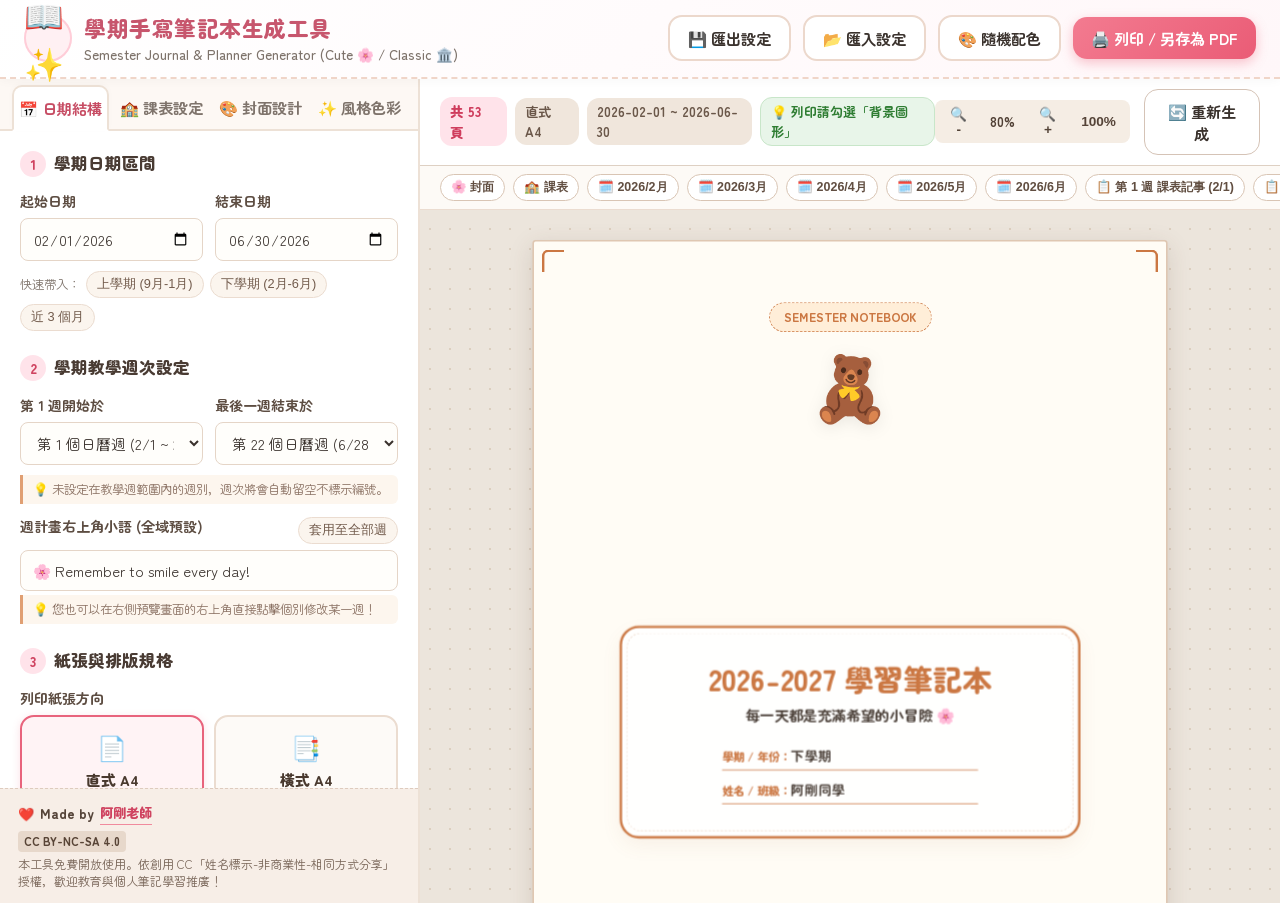
==== commit 04c3ead7: "Add files via upload" ====
--- a/index.html
+++ b/index.html
@@ -49,6 +49,7 @@
       <!-- 標籤切換 -->
       <nav class="panel-tabs">
         <button class="tab-btn active" data-tab="tab-calendar">📅 日期結構</button>
+        <button class="tab-btn" data-tab="tab-timetable">🏫 課表設定</button>
         <button class="tab-btn" data-tab="tab-cover">🎨 封面設計</button>
         <button class="tab-btn" data-tab="tab-style">✨ 風格色彩</button>
       </nav>
@@ -184,6 +185,11 @@
               <span class="checkmark"></span>
               <span class="label-text">📝 週計畫頁 (一週一頁，日程與打卡)</span>
             </label>
+            <label class="custom-checkbox">
+              <input type="checkbox" id="chk-include-weekly-timetable" checked>
+              <span class="checkmark"></span>
+              <span class="label-text">📋 每週課表記事頁 (上/左課表 + 下/右 7 日記事)</span>
+            </label>
             
             <!-- 附錄方格頁 (含自訂頁數) -->
             <div class="appendix-item-row">
@@ -210,6 +216,48 @@
                 <span class="page-count-unit">頁</span>
               </div>
             </div>
+          </div>
+        </section>
+
+        <!-- 標籤頁: 課表設定與手動輸入編輯器 -->
+        <section id="tab-timetable" class="tab-content">
+          <div class="section-title">
+            <span class="section-badge">🏫</span>
+            <h3>課表基本設定與目標</h3>
+          </div>
+
+          <div class="form-group-row">
+            <div class="form-group">
+              <label for="select-tab-timetable-periods">每日課堂節數</label>
+              <select id="select-tab-timetable-periods" class="form-control">
+                <option value="7" selected>7 節課 (上午4節+午休+下午3節)</option>
+                <option value="8">8 節課 (上午4節+午休+下午4節)</option>
+                <option value="9">9 節課 (上午4節+午休+下午5節)</option>
+              </select>
+            </div>
+            <div class="form-group">
+              <label for="input-timetable-goal-field">本學期課表目標標語</label>
+              <input type="text" id="input-timetable-goal-field" class="form-control" value="✨ 本學期目標：踏實學習，快樂成長！" placeholder="例如：✨ 本學期目標：踏實學習，快樂成長！">
+            </div>
+          </div>
+          <p class="form-help-text">
+            💡 在此輸入或在預覽畫面的任一週課表點擊輸入，內容皆會自動雙向同步！
+          </p>
+
+          <div class="quick-semester-btns">
+            <span class="quick-label">快速帶入課表：</span>
+            <button type="button" class="btn-chip" id="btn-sample-tt-1">帶入中學課表範例</button>
+            <button type="button" class="btn-chip" id="btn-sample-tt-2">帶入大學課表範例</button>
+            <button type="button" class="btn-chip" id="btn-clear-tt">清空課表</button>
+          </div>
+
+          <div class="section-title mt-4">
+            <span class="section-badge">✏️</span>
+            <h3>手動輸入每節課表科目</h3>
+          </div>
+
+          <div class="timetable-editor-wrap" id="timetable-editor-container">
+            <!-- JS 動態生成週一至週五各節次輸入表格 -->
           </div>
         </section>
 
--- a/style.css
+++ b/style.css
@@ -798,6 +798,100 @@
   z-index: 10;
 }
 
+/* 課表輸入編輯器 (Sidebar) */
+.timetable-editor-wrap {
+  overflow-x: auto;
+  margin-top: 10px;
+  border: 1px solid #ebdcd0;
+  border-radius: var(--ui-radius-sm);
+  background: #ffffff;
+  box-shadow: 0 1px 4px rgba(0,0,0,0.03);
+}
+
+.tt-editor-table {
+  width: 100%;
+  border-collapse: collapse;
+  font-size: 0.8rem;
+}
+
+.tt-editor-table th, .tt-editor-table td {
+  border: 1px solid #eee0d5;
+  padding: 4px 2px;
+  text-align: center;
+}
+
+.tt-editor-table th {
+  background: #fdf6ee;
+  color: #6d5444;
+  font-weight: 800;
+  font-size: 0.76rem;
+}
+
+.tt-editor-period-label {
+  font-size: 0.72rem;
+  font-weight: bold;
+  color: #8c7365;
+  background: #faf2ea;
+  white-space: nowrap;
+  padding: 4px;
+}
+
+.tt-editor-input {
+  width: 100%;
+  box-sizing: border-box;
+  padding: 5px 2px;
+  border: 1px solid transparent;
+  border-radius: 4px;
+  text-align: center;
+  font-size: 0.84rem;
+  font-family: inherit;
+  font-weight: 800;
+  color: #181513; /* 有輸入時為清晰黑色 */
+  background: transparent;
+  outline: none;
+  transition: all 0.15s;
+}
+
+/* 未輸入時：科目文字改用淡色提示字 */
+.tt-editor-input::placeholder {
+  color: #c7b5a8 !important;
+  font-weight: normal !important;
+  opacity: 0.75 !important;
+}
+
+.tt-editor-input:hover {
+  background: #fff8f0;
+  border-color: #ebdcd0;
+}
+
+.tt-editor-input:focus {
+  background: #ffffff;
+  border-color: #f08a9d;
+  box-shadow: 0 0 0 2px rgba(240, 138, 157, 0.25);
+  color: #000000;
+}
+
+.tt-editor-break-row td {
+  background: #faf6f0;
+}
+
+.tt-editor-break-row .tt-editor-period-label {
+  background: #f2e7dc;
+  color: #8c6850;
+  font-weight: 800;
+}
+
+.tt-break-col {
+  background: rgba(0, 0, 0, 0.04) !important;
+  font-size: 0.68rem !important;
+}
+
+.tt-break-cell {
+  background: rgba(0, 0, 0, 0.015) !important;
+  font-size: 0.74rem !important;
+  color: var(--page-text-light) !important;
+}
+
 .hidden {
   display: none !important;
 }
@@ -2250,6 +2344,281 @@
 }
 
 /* ========================================================
+   每週課表記事頁 (Weekly Timetable & Planner Page)
+   直式：上方半面課表、下方 7 日每日記事
+   橫式：左方半面課表、右方 7 日每日記事
+   ======================================================== */
+.page-weekly-timetable {
+  display: flex;
+  flex-direction: column;
+  height: 100%;
+}
+
+.wtt-container {
+  display: flex;
+  flex: 1;
+  min-height: 0;
+}
+
+/* 直式佈局：上下分割 */
+.orientation-portrait .wtt-container {
+  flex-direction: column;
+  gap: 10px;
+}
+
+.orientation-portrait .wtt-timetable-section {
+  flex: 4.8;
+  display: flex;
+  flex-direction: column;
+  min-height: 0;
+}
+
+.orientation-portrait .wtt-notes-section {
+  flex: 5.2;
+  display: flex;
+  flex-direction: column;
+  min-height: 0;
+}
+
+/* 橫式佈局：左右分割 */
+.orientation-landscape .wtt-container {
+  flex-direction: row;
+  gap: 14px;
+}
+
+.orientation-landscape .wtt-timetable-section {
+  flex: 1;
+  display: flex;
+  flex-direction: column;
+  min-width: 0;
+}
+
+.orientation-landscape .wtt-notes-section {
+  flex: 1.1;
+  display: flex;
+  flex-direction: column;
+  min-width: 0;
+}
+
+.wtt-section-subtitle {
+  font-size: 0.8rem;
+  font-weight: 800;
+  color: var(--page-primary);
+  margin-bottom: 4px;
+  display: flex;
+  align-items: center;
+  gap: 4px;
+}
+
+/* 縮小版學期課表元件 */
+.mini-timetable-grid {
+  flex: 1;
+  display: grid;
+  grid-template-columns: 68px repeat(5, 1fr);
+  gap: 3px;
+  background: var(--page-accent);
+  padding: 4px;
+  border-radius: 8px;
+  border: 1.5px solid var(--page-border);
+}
+
+.mini-tt-header {
+  background: var(--page-primary);
+  color: white;
+  display: flex;
+  align-items: center;
+  justify-content: center;
+  font-weight: 800;
+  font-size: 0.78rem;
+  border-radius: 4px;
+  padding: 2px;
+  text-align: center;
+}
+
+.mini-tt-time-col {
+  background: var(--page-primary-soft);
+  color: var(--page-primary);
+  display: flex;
+  flex-direction: column;
+  align-items: center;
+  justify-content: center;
+  font-weight: 800;
+  font-size: 0.72rem;
+  border-radius: 4px;
+  border: 1px dashed var(--page-line);
+  padding: 1px 2px;
+  text-align: center;
+  line-height: 1.15;
+}
+
+.mini-tt-cell {
+  background: #ffffff;
+  border-radius: 4px;
+  border: 1px solid var(--page-line);
+  padding: 2px 3px;
+  font-size: 0.78rem;
+  font-weight: 700;
+  color: var(--page-text);
+  display: flex;
+  align-items: center;
+  justify-content: center;
+  text-align: center;
+  outline: none;
+  cursor: text;
+  word-break: break-all;
+}
+
+.mini-tt-cell:hover, .mini-tt-cell:focus {
+  border-color: var(--page-primary);
+  background: #fffdfa;
+}
+
+/* 7 日每日記事欄網格 (直式) */
+.orientation-portrait .wtt-days-grid {
+  flex: 1;
+  display: grid;
+  grid-template-columns: 1fr 1fr;
+  grid-template-rows: repeat(4, 1fr);
+  gap: 6px;
+}
+
+/* 7 日每日記事欄網格 (橫式) */
+.orientation-landscape .wtt-days-grid {
+  flex: 1;
+  display: grid;
+  grid-template-columns: 1fr 1fr;
+  grid-template-rows: repeat(4, 1fr);
+  gap: 6px;
+}
+
+.wtt-day-card {
+  background: #ffffff;
+  border: 1.2px solid var(--page-border);
+  border-radius: 8px;
+  padding: 4px 8px;
+  display: flex;
+  flex-direction: column;
+  position: relative;
+}
+
+.wtt-day-header {
+  display: flex;
+  align-items: center;
+  gap: 6px;
+  border-bottom: 1px dashed var(--page-line);
+  padding-bottom: 2px;
+  margin-bottom: 2px;
+}
+
+.wtt-day-num {
+  background: var(--page-primary);
+  color: white;
+  font-size: 0.78rem;
+  font-weight: 900;
+  width: 18px;
+  height: 18px;
+  border-radius: 50%;
+  display: flex;
+  align-items: center;
+  justify-content: center;
+}
+
+.wtt-day-name {
+  font-weight: 800;
+  font-size: 0.8rem;
+  color: var(--page-text);
+}
+
+.wtt-day-lines {
+  flex: 1;
+  display: flex;
+  flex-direction: column;
+  justify-content: space-evenly;
+  gap: 2px;
+}
+
+.wtt-line {
+  display: flex;
+  align-items: center;
+  gap: 4px;
+  height: 14px;
+}
+
+.wtt-check {
+  width: 9px;
+  height: 9px;
+  border: 1.2px solid var(--page-primary);
+  border-radius: 50%;
+  flex-shrink: 0;
+}
+
+.wtt-line-bar {
+  flex: 1;
+  border-bottom: 1px dashed var(--page-subline);
+  height: 1px;
+}
+
+.wtt-focus-card {
+  background: var(--page-primary-soft);
+  border: 1.5px dashed var(--page-primary);
+  border-radius: 8px;
+  padding: 4px 8px;
+  display: flex;
+  flex-direction: column;
+  justify-content: space-between;
+}
+
+.wtt-focus-title {
+  font-size: 0.76rem;
+  font-weight: 800;
+  color: var(--page-primary);
+  display: flex;
+  align-items: center;
+  gap: 4px;
+}
+
+/* 正式經典風格下的覆蓋 (Classic Style) */
+.style-classic .mini-timetable-grid {
+  border-radius: 0;
+  border: 1.2px solid var(--page-primary);
+  background: var(--page-primary-soft);
+}
+
+.style-classic .mini-tt-header {
+  border-radius: 0;
+  font-size: 0.75rem;
+  letter-spacing: 0.5px;
+}
+
+.style-classic .mini-tt-time-col {
+  border-radius: 0;
+  border: 1px solid var(--page-line);
+}
+
+.style-classic .mini-tt-cell {
+  border-radius: 0;
+  border: 1px solid var(--page-line);
+}
+
+.style-classic .wtt-day-card {
+  border-radius: 0;
+  border: 1px solid var(--page-primary);
+}
+
+.style-classic .wtt-day-num {
+  border-radius: 0;
+}
+
+.style-classic .wtt-check {
+  border-radius: 0;
+}
+
+.style-classic .wtt-focus-card {
+  border-radius: 0;
+  border: 1px solid var(--page-primary);
+}
+
+/* ========================================================
    列印與匯出 PDF 精準專用樣式 (@media print)
    ======================================================== */
 @media print {
@@ -2371,6 +2740,10 @@
     height: calc(100% - 60px) !important;
   }
 
+  .wtt-container {
+    height: calc(100% - 60px) !important;
+  }
+
   .page-footer-bar {
     position: absolute !important;
     bottom: 4mm !important;
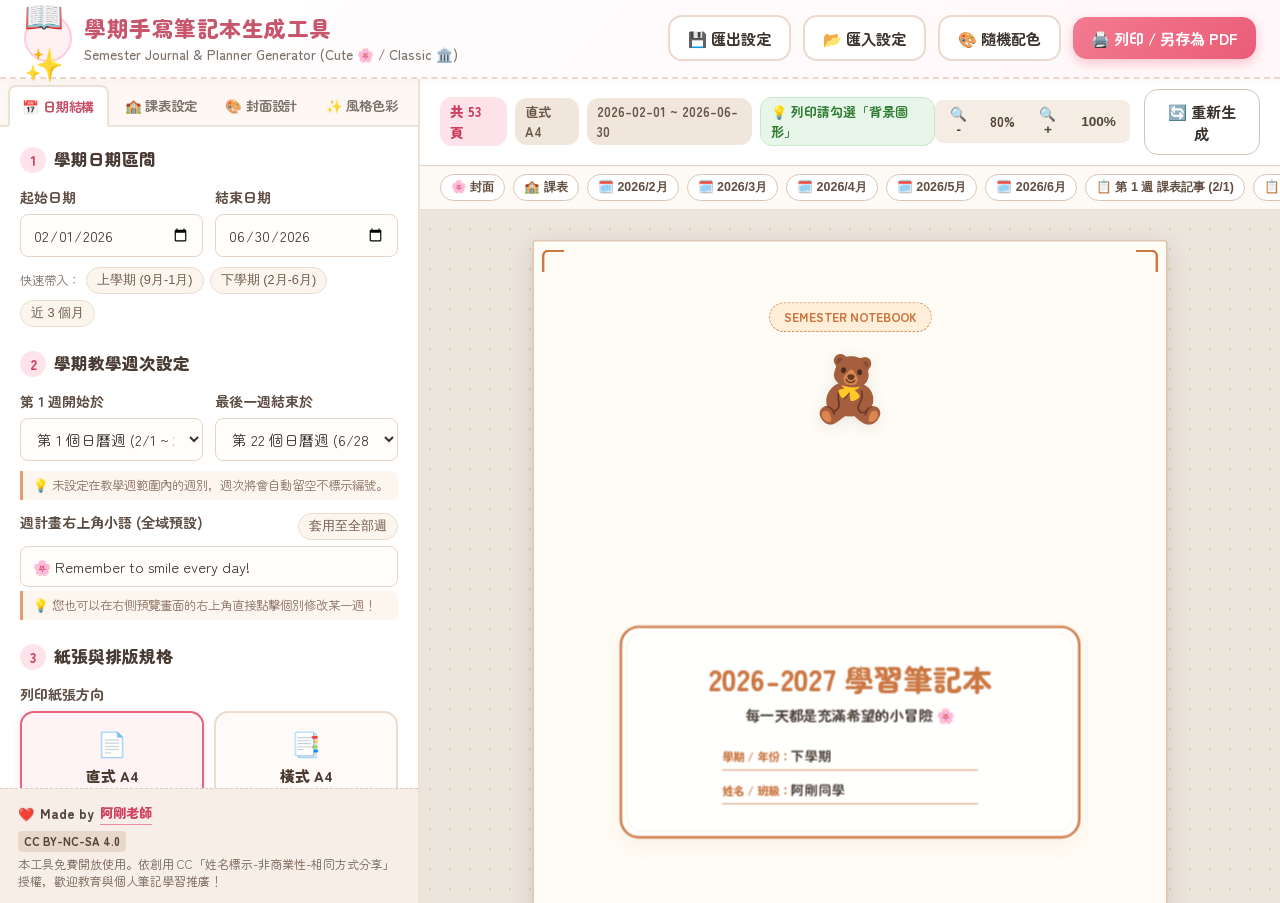
==== commit e367b36f: "Add files via upload" ====
--- a/index.html
+++ b/index.html
@@ -190,6 +190,11 @@
               <span class="checkmark"></span>
               <span class="label-text">📋 每週課表記事頁 (上/左課表 + 下/右 7 日記事)</span>
             </label>
+            <label class="custom-checkbox">
+              <input type="checkbox" id="chk-include-weekly-timetable-v2">
+              <span class="checkmark"></span>
+              <span class="label-text">📋 週課表筆記頁 V2 (全版課表＋跨日重要事項＋節次筆記)</span>
+            </label>
             
             <!-- 附錄方格頁 (含自訂頁數) -->
             <div class="appendix-item-row">
--- a/style.css
+++ b/style.css
@@ -346,22 +346,28 @@
   display: flex;
   background: #fdf8f4;
   border-bottom: 2px solid #ede1d6;
-  padding: 6px 12px 0;
-  gap: 6px;
+  padding: 6px 8px 0;
+  gap: 4px;
 }
 
 .tab-btn {
   flex: 1;
-  padding: 10px 4px;
+  padding: 9px 2px;
   border: none;
   background: transparent;
-  font-size: 0.95rem;
+  font-size: 0.84rem;
   font-weight: 700;
   color: var(--ui-text-muted);
   cursor: pointer;
-  border-radius: 10px 10px 0 0;
+  border-radius: 8px 8px 0 0;
   transition: all 0.2s;
   font-family: inherit;
+  white-space: nowrap;
+  letter-spacing: -0.2px;
+  display: flex;
+  align-items: center;
+  justify-content: center;
+  gap: 2px;
 }
 
 .tab-btn:hover {
@@ -2619,6 +2625,242 @@
 }
 
 /* ========================================================
+   週課表筆記頁 V2 (Weekly Timetable & Notes Planner V2)
+   ======================================================== */
+.page-weekly-timetable-v2 {
+  display: flex;
+  flex-direction: column;
+  height: 100%;
+  min-height: 0;
+}
+
+.wtt2-grid {
+  flex: 1;
+  display: grid;
+  grid-template-columns: 84px repeat(5, 1fr);
+  gap: 4px;
+  background: var(--page-accent);
+  padding: 5px;
+  border-radius: 10px;
+  border: 1.8px solid var(--page-border);
+  min-height: 0;
+}
+
+.wtt2-header {
+  background: var(--page-primary);
+  color: #ffffff;
+  display: flex;
+  align-items: center;
+  justify-content: center;
+  font-weight: 800;
+  font-size: 0.78rem;
+  border-radius: 5px;
+  padding: 2px 2px;
+  text-align: center;
+  white-space: nowrap;
+  letter-spacing: -0.2px;
+}
+
+.wtt2-time-col {
+  background: var(--page-primary-soft);
+  color: var(--page-primary);
+  display: flex;
+  flex-direction: column;
+  align-items: center;
+  justify-content: center;
+  font-weight: 800;
+  font-size: 0.74rem;
+  border-radius: 5px;
+  border: 1px dashed var(--page-line);
+  padding: 2px 2px;
+  text-align: center;
+  line-height: 1.15;
+  outline: none;
+  cursor: text;
+  white-space: nowrap;
+  transition: all 0.2s;
+}
+
+.wtt2-time-col:hover, .wtt2-time-col:focus {
+  background: #ffffff;
+  box-shadow: 0 0 0 2px rgba(240, 138, 157, 0.3);
+}
+
+.wtt2-focus-header {
+  background: var(--page-primary-soft);
+  color: var(--page-primary);
+  font-weight: 800;
+  font-size: 0.72rem;
+  line-height: 1.15;
+  white-space: nowrap;
+}
+
+.wtt2-focus-cell {
+  grid-column: span 5;
+  background: #ffffff;
+  border-radius: 6px;
+  border: 1.5px dashed var(--page-primary);
+  padding: 4px 10px;
+  font-size: 0.85rem;
+  font-weight: 700;
+  color: var(--page-text);
+  display: flex;
+  flex-direction: column;
+  justify-content: space-between;
+  outline: none;
+  position: relative;
+  cursor: text;
+  min-height: 0;
+  transition: all 0.2s;
+}
+
+.wtt2-focus-cell:hover, .wtt2-focus-cell:focus {
+  border-color: var(--page-primary);
+  box-shadow: 0 0 0 2px rgba(240, 138, 157, 0.25);
+  background: #fffefa;
+}
+
+.wtt2-focus-lines {
+  display: flex;
+  flex-direction: column;
+  gap: 5px;
+  width: 100%;
+  margin-top: auto;
+  padding-top: 2px;
+}
+
+.wtt2-focus-line {
+  height: 1px;
+  border-bottom: 1px dashed var(--page-subline);
+  width: 100%;
+  opacity: 0.75;
+}
+
+.wtt2-break-cell {
+  grid-column: span 5;
+  background: #ffffff;
+  border-radius: 5px;
+  border: 1px dashed var(--page-line);
+  padding: 2px 8px;
+  font-size: 0.78rem;
+  color: var(--page-text);
+  display: flex;
+  align-items: center;
+  outline: none;
+  cursor: text;
+  min-height: 0;
+  transition: all 0.2s;
+}
+
+.wtt2-break-cell:hover, .wtt2-break-cell:focus {
+  background: #fffefa;
+  border-color: var(--page-primary);
+}
+
+.wtt2-cell {
+  background: #ffffff;
+  border-radius: 6px;
+  border: 1.2px solid var(--page-line);
+  display: flex;
+  flex-direction: column;
+  min-height: 0;
+  overflow: hidden;
+  transition: border-color 0.2s;
+}
+
+.wtt2-cell:hover {
+  border-color: var(--page-primary);
+}
+
+.wtt2-cell-top {
+  background: var(--page-accent);
+  color: var(--page-primary);
+  font-weight: 900;
+  font-size: 0.86rem;
+  text-align: center;
+  padding: 2px 4px;
+  border-bottom: 1px dashed var(--page-line);
+  outline: none;
+  word-break: break-all;
+  min-height: 22px;
+  display: flex;
+  align-items: center;
+  justify-content: center;
+  cursor: text;
+  line-height: 1.2;
+}
+
+.wtt2-cell-top:focus {
+  background: #ffffff;
+  box-shadow: 0 0 0 1.5px var(--page-primary);
+}
+
+.wtt2-cell-bottom {
+  flex: 1;
+  padding: 4px 6px;
+  display: flex;
+  flex-direction: column;
+  justify-content: space-evenly;
+  gap: 3px;
+  outline: none;
+  font-size: 0.78rem;
+  color: var(--page-text);
+  cursor: text;
+  min-height: 0;
+}
+
+.wtt2-note-line {
+  height: 1px;
+  border-bottom: 1px dashed var(--page-subline);
+  width: 100%;
+  opacity: 0.65;
+}
+
+/* 正式經典風格下的覆蓋 (Classic Style for V2) */
+.style-classic .wtt2-grid {
+  border-radius: 0;
+  border: 1.5px solid var(--page-primary);
+  background: var(--page-primary-soft);
+}
+
+.style-classic .wtt2-header {
+  border-radius: 0;
+  letter-spacing: 0.3px;
+  font-size: 0.76rem;
+  white-space: nowrap;
+  font-family: var(--font-classic-serif);
+}
+
+.style-classic .wtt2-time-col {
+  border-radius: 0;
+  border: 1px solid var(--page-line);
+  font-family: var(--font-classic-serif);
+}
+
+.style-classic .wtt2-focus-cell {
+  border-radius: 0;
+  border: 1.2px solid var(--page-primary);
+}
+
+.style-classic .wtt2-break-cell {
+  border-radius: 0;
+  border: 1px solid var(--page-line);
+  font-family: var(--font-classic-serif);
+}
+
+.style-classic .wtt2-cell {
+  border-radius: 0;
+  border: 1px solid var(--page-line);
+}
+
+.style-classic .wtt2-cell-top {
+  border-radius: 0;
+  border-bottom: 1px solid var(--page-line);
+  font-family: var(--font-classic-serif);
+  font-weight: 800;
+}
+
+/* ========================================================
    列印與匯出 PDF 精準專用樣式 (@media print)
    ======================================================== */
 @media print {
@@ -2744,6 +2986,10 @@
     height: calc(100% - 60px) !important;
   }
 
+  .wtt2-grid {
+    height: calc(100% - 60px) !important;
+  }
+
   .page-footer-bar {
     position: absolute !important;
     bottom: 4mm !important;
